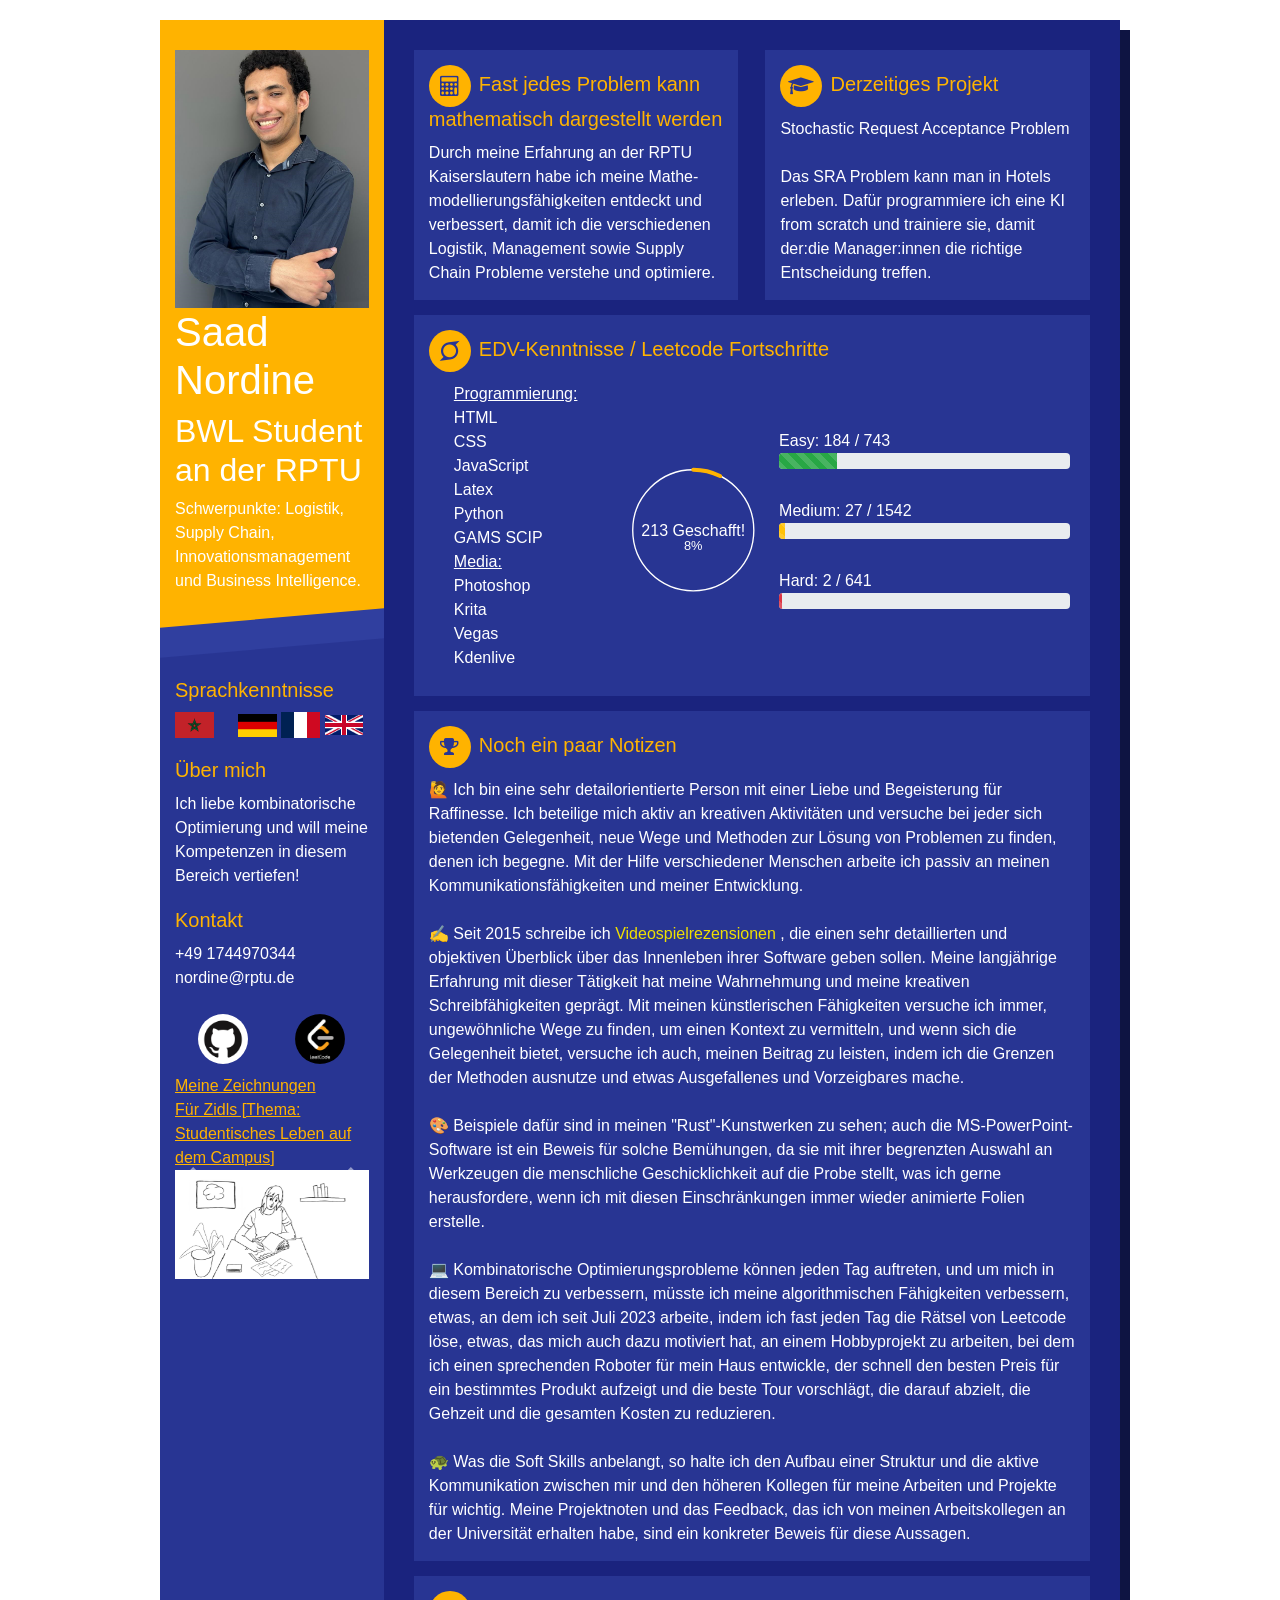
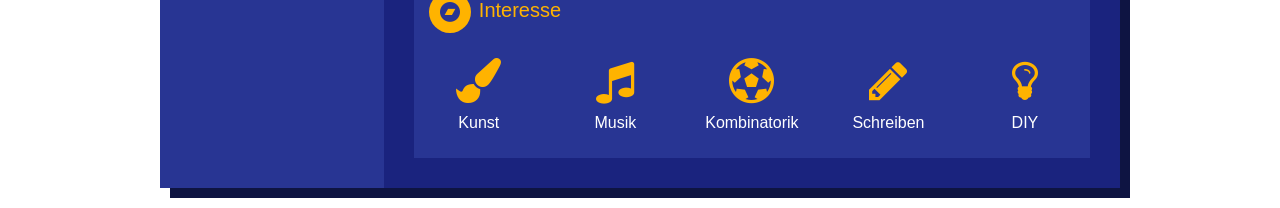
==== index.html @ d91be4db "Add files via upload" ====
<!DOCTYPE html>
<html lang="en">

<head>

    <meta charset="UTF-8">
    <meta name="viewport" content="width=device-width, initial-scale=1.0">
    <title>One pager - Saad Nordine</title>
    <link rel="stylesheet" href="https://cdn.jsdelivr.net/npm/bootstrap@4.0.0/dist/css/bootstrap.min.css"
        integrity="sha384-Gn5384xqQ1aoWXA+058RXPxPg6fy4IWvTNh0E263XmFcJlSAwiGgFAW/dAiS6JXm" crossorigin="anonymous">

    <script src="https://ajax.googleapis.com/ajax/libs/jquery/3.6.4/jquery.min.js"></script>
    <!-- Importing a local CSS file -->
    <link rel="stylesheet" type="text/css" href="styles.css">



    <link rel="stylesheet" href="font-awesome-4.7.0\css\font-awesome.min.css">
    <!-- Importing a local JavaScript file -->

</head>

<body>
    <div class="resume">
        <div class="base">
            <div class="profile">
                <div class="photo">
                    <!--<img src="" /> -->

                </div>
                <div class="instyfo">
                    <img src="ME_LDNRING.png" alt="" style="width: 100%;">
                    <h1 class="name">Saad Nordine</h1>
                    <h2 class="job">BWL Student an der RPTU </h2>
                    Schwerpunkte: Logistik, Supply Chain, Innovationsmanagement und Business Intelligence.
                </div>
            </div>
            <div class="about">
                <h3>Sprachkenntnisse</h3>
                <div style="display: inline; padding-right: 20px"><img
                        src="images\flags\Flag_of_Morocco_(large_stroke).svg.png" width="20%"></div>

                <div style="display: inline"><img src="images\flags\1920px-Flag_of_Germany.svg.png" alt="" width="20%">
                </div>

                <div style="display: inline"> <img src="images\flags\Flag_of_France.svg.png" width="20%" alt="">
                </div>
                <div style="display: inline"><img src="images\flags\Flag_of_the_United_Kingdom_(1-2).svg.png"
                        width="20%" alt=""></div>
            </div>
            <div class="about">
                <h3>Über mich</h3>Ich liebe kombinatorische Optimierung und will meine Kompetenzen in diesem Bereich
                vertiefen!
            </div>
            <div class="contact">
                <h3>Kontakt</h3>
                <div class="call"><a href="tel:+49 1744970344 "><span>+49 1744970344 </span></a>
                </div>

                <div class="email"><a href="mailto:nordine@rptu.de"></i><span>nordine@rptu.de</span></a></div>
                <br>
                <div style="display: flex; justify-content: space-around;">
                    <a href="https://github.com/Applethal"> <img src="GitHub-Mark.png" alt="Github profile" width="50"
                            style="border-radius: 50%"></a>
                    <a href="https://leetcode.com/Applethal/"><img src="leetcode.png" alt="Leetcode" width="50"
                            style="border-radius: 50%;"> </a>
                </div>
            </div>
            <div id="carouselExampleIndicators" class="carousel slide" data-ride="carousel">
                <ol class="carousel-indicators">
                    <li data-target="#carouselExampleIndicators" data-slide-to="0" class="active"></li>
                    <li data-target="#carouselExampleIndicators" data-slide-to="1"></li>
                    <li data-target="#carouselExampleIndicators" data-slide-to="2"></li>
                </ol>
                <div class="carousel-inner">
                    <u style="color: #ffb300;">Meine Zeichnungen <br> Für Zidls [Thema: Studentisches Leben auf dem
                        Campus] </u>

                    <div class="carousel-item active">

                        <img class="d-block w-100" src="images\Zeichnungen\hannah.png" alt="First slide">
                    </div>
                    <div class="carousel-item">
                        <img class="d-block w-100" src="images\Zeichnungen\frau.png" alt="Second slide">
                    </div>
                    <div class="carousel-item">
                        <img class="d-block w-100" src="images\Zeichnungen\netzwerk.png" alt="Third slide">
                    </div>
                    <div class="carousel-item">
                        <img class="d-block w-100" src="images\Zeichnungen\Campus_final.jpg" alt="fourth slide">
                    </div>
                    <div class="carousel-item">
                        <img class="d-block w-100" src="images\Zeichnungen\Bus_M.png" alt="fourth slide">
                    </div>
                    <div class="carousel-item">
                        <img class="d-block w-100" src="images\Zeichnungen\Bus_W.png" alt="fourth slide">
                    </div>
                    <div class="carousel-item">
                        <img class="d-block w-100" src="images\Zeichnungen\Foyer.jpg" alt="fourth slide">
                    </div>
                    <div class="carousel-item">
                        <img class="d-block w-100" src="images\Zeichnungen\Labor_2.png" alt="fourth slide">
                    </div>
                    <div class="carousel-item">
                        <img class="d-block w-100" src="images\Zeichnungen\Li_in_Raum_final.png" alt="fourth slide">
                    </div>
                    <div class="carousel-item">
                        <img class="d-block w-100" src="images\Zeichnungen\Studentin_in_Bett.png" alt="fourth slide">
                    </div>
                    <div class="carousel-item">
                        <img class="d-block w-100" src="images\Zeichnungen\Tim_ernst.jpg" alt="fourth slide">
                    </div>
                    <div class="carousel-item">
                        <img class="d-block w-100" src="images\Zeichnungen\Wald.png" alt="fourth slide">
                    </div>
                    <div class="carousel-item">
                        <img class="d-block w-100" src="images\Zeichnungen\Michelle_und_Laura.png" alt="fourth slide">
                    </div>

                </div>
                <a class="carousel-control-prev" href="#carouselExampleIndicators" role="button" data-slide="prev">
                    <span class="carousel-control-prev-icon" aria-hidden="true"></span>
                    <span class="sr-only">Previous</span>
                </a>
                <a class="carousel-control-next" href="#carouselExampleIndicators" role="button" data-slide="next">
                    <span class="carousel-control-next-icon" aria-hidden="true"></span>
                    <span class="sr-only">Next</span>
                </a>
            </div>

        </div>



        <div class="func">
            <div class="work">
                <h3><i class="fa fa-calculator"></i>Fast jedes Problem kann mathematisch dargestellt werden</h3>
                Durch meine Erfahrung an der RPTU Kaiserslautern habe ich meine Mathe-modellierungsfähigkeiten entdeckt
                und verbessert, damit ich die verschiedenen Logistik, Management sowie Supply Chain Probleme verstehe
                und
                optimiere.
            </div>
            <div class="edu">
                <h3><i class="fa fa-graduation-cap"></i>Derzeitiges Projekt</h3>
                Stochastic Request Acceptance Problem
                <br>
                <br>Das SRA Problem kann man in Hotels erleben. Dafür programmiere ich eine KI from scratch und
                trainiere sie, damit der:die Manager:innen die richtige Entscheidung treffen.

            </div>

            <div class="leetify">
                <h3><i class="fa fa-superpowers"></i>EDV-Kenntnisse / Leetcode Fortschritte</h3>
                <div class="container">
                    <div class="list-items">
                        <ul>
                            <li><span><u>Programmierung:</u></span>
                            </li>
                            <li><span>HTML</span>
                            </li>
                            <li><span>CSS</span>
                            </li>
                            <li>JavaScript </li>
                            <li><span>Latex</span>
                            </li>
                            <li><span>Python</span>
                            </li>
                            <li><span>GAMS SCIP</span>
                            </li>
                            <li><span><u>Media:</u></span>
                            </li>
                            <li><span>Photoshop</span>
                            </li>
                            <li><span>Krita</span>
                            </li>
                            <li><span>Vegas</span>
                            </li>
                            <li><span>Kdenlive</span>
                            </li>
                        </ul>
                    </div>
                    <div class="skills-soft">
                        <div style="width: 100%">
                            <ul>
                                <li data-percent="7.3">
                                    <svg viewbox="0 0 100 100">
                                        <circle cx="50" cy="50" r="45"></circle>
                                        <circle class="cbar" cx="50" cy="50" r="45"></circle>
                                    </svg><span>213 Geschafft!</span><small></small>
                                </li>
                            </ul>
                        </div>
                    </div>
                    <div style="width: 100%;">
                        <div class="art"><i class="fas fa-palette"></i><span>Easy: 184 / 743</span></div>
                        <div class="progress" style="margin-bottom: 30px;">
                            <div class="progress-bar progress-bar-animated progress-bar-striped bg-success
                            " role="progressbar" style="width: 20%" aria-valuenow="10" aria-valuemin="0"
                                aria-valuemax="100"></div>
                        </div>
                        <div class="art"><i class="fas fa-palette"></i><span>Medium: 27 / 1542</span></div>
                        <div class="progress" style="margin-bottom: 30px;">
                            <div class="progress-bar progress-bar-animated progress-bar-striped bg-warning"
                                role="progressbar" style="width: 2%" aria-valuenow="10" aria-valuemin="0"
                                aria-valuemax="100"></div>
                        </div>
                        <div class="art "><i class="fas fa-palette"></i><span>Hard: 2 / 641</span></div>
                        <div class="progress " style="margin-bottom: 30px;">
                            <div class="progress-bar progress-bar-animated progress-bar-striped bg-danger"
                                role="progressbar" style="width: 1%" aria-valuenow="10" aria-valuemin="0"
                                aria-valuemax="100"></div>
                        </div>
                    </div>
                </div>
            </div>
            <div class="interests">
                <h3><i class="fa fa-trophy"></i>Noch ein paar Notizen </h3>
                &#128587 Ich bin eine sehr detailorientierte Person mit einer Liebe und Begeisterung für Raffinesse. Ich
                beteilige mich aktiv an kreativen Aktivitäten und versuche bei jeder sich bietenden Gelegenheit, neue
                Wege und Methoden zur Lösung von Problemen zu finden, denen ich begegne. Mit der Hilfe verschiedener
                Menschen arbeite ich passiv an meinen Kommunikationsfähigkeiten und meiner Entwicklung.
                <br> <br>
                ✍ Seit 2015 schreibe ich <a href="https://steamcommunity.com/id/Applethal/recommended/"
                    style="color: rgb(240, 224, 0);">Videospielrezensionen</a>
                , die einen sehr detaillierten und objektiven Überblick
                über das Innenleben ihrer Software geben sollen. Meine langjährige Erfahrung mit dieser Tätigkeit hat
                meine Wahrnehmung und meine kreativen Schreibfähigkeiten geprägt. Mit meinen künstlerischen Fähigkeiten
                versuche ich immer, ungewöhnliche Wege zu finden, um einen Kontext zu vermitteln, und wenn sich die
                Gelegenheit bietet, versuche ich auch, meinen Beitrag zu leisten, indem ich die Grenzen der Methoden
                ausnutze und etwas Ausgefallenes und Vorzeigbares mache.
                <br> <br>
                🎨 Beispiele dafür sind in meinen "Rust"-Kunstwerken zu sehen; auch die MS-PowerPoint-Software ist ein
                Beweis für solche Bemühungen, da sie mit ihrer begrenzten Auswahl an Werkzeugen die menschliche
                Geschicklichkeit auf die Probe stellt, was ich gerne herausfordere, wenn ich mit diesen Einschränkungen
                immer wieder animierte Folien erstelle.
                <br><br>
                💻 Kombinatorische Optimierungsprobleme können jeden Tag auftreten, und um mich in diesem Bereich zu
                verbessern, müsste ich meine algorithmischen Fähigkeiten verbessern, etwas, an dem ich seit Juli 2023
                arbeite, indem ich fast jeden Tag die Rätsel von Leetcode löse, etwas, das mich auch dazu motiviert hat,
                an einem Hobbyprojekt zu arbeiten, bei dem ich einen sprechenden Roboter für mein Haus entwickle, der
                schnell den besten Preis für ein bestimmtes Produkt aufzeigt und die beste Tour vorschlägt, die darauf
                abzielt, die Gehzeit und die gesamten Kosten zu reduzieren.
                <br>
                <br>
                &#128034 Was die Soft Skills anbelangt, so halte ich den Aufbau einer Struktur und die aktive
                Kommunikation zwischen mir und den höheren Kollegen für meine Arbeiten und Projekte für wichtig. Meine
                Projektnoten und das Feedback, das ich von meinen Arbeitskollegen an der Universität erhalten habe, sind
                ein konkreter Beweis für diese Aussagen.
            </div>
            <div class="interests">
                <h3><i class="fa fa-bandcamp"></i>Interesse</h3>
                <div class="interests-items">
                    <div class="art"><i class="fa fa-paint-brush"></i><span>Kunst</span></div>
                    <div class="art"><i class="fa fa-music"></i><span>Musik</span></div>
                    <div class="movies"><i class="fa fa-futbol-o"></i><span>
                            Kombinatorik</span></div>
                    <div class="music"><i class="fa fa-pencil"></i><span> Schreiben</span></div>
                    <div class="games"><i class="fa fa-lightbulb-o"></i><span>DIY</span></div>
                </div>
            </div>
        </div>
    </div>
    <script src=" script.js"></script>

    <script src="https://code.jquery.com/jquery-3.2.1.slim.min.js"
        integrity="sha384-KJ3o2DKtIkvYIK3UENzmM7KCkRr/rE9/Qpg6aAZGJwFDMVNA/GpGFF93hXpG5KkN"
        crossorigin="anonymous"></script>
    <script src="https://cdn.jsdelivr.net/npm/popper.js@1.12.9/dist/umd/popper.min.js"
        integrity="sha384-ApNbgh9B+Y1QKtv3Rn7W3mgPxhU9K/ScQsAP7hUibX39j7fakFPskvXusvfa0b4Q"
        crossorigin="anonymous"></script>
    <script src="https://cdn.jsdelivr.net/npm/bootstrap@4.0.0/dist/js/bootstrap.min.js"
        integrity="sha384-JZR6Spejh4U02d8jOt6vLEHfe/JQGiRRSQQxSfFWpi1MquVdAyjUar5+76PVCmYl"
        crossorigin="anonymous"></script>

</body>

</html>
---- styles.css ----
@charset "UTF-8";
@import url("https://fonts.googleapis.com/css?family=PT-sans");

* {
  outline: none;
}

*,
*:before,
*:after {
  -webkit-box-sizing: inherit;
  -moz-box-sizing: inherit;
  box-sizing: inherit;
}

html,
body {
  -webkit-box-sizing: border-box;
  -moz-box-sizing: border-box;
  box-sizing: border-box;
  margin: 0;
  padding: 0;
  -webkit-transition: 0.5s;
  transition: 0.5s;
  background: #ffffff;
  cursor: default;
  font-family: "PT Sans", sans-serif;
  font-size: 16px;
}

a {
  text-decoration: none;
  color: #ffffff;
  transition-duration: 0.3s;
}

ul {
  list-style-type: none;
  padding: 0;
}

h3 {
  color: #ffb300;
  margin: 10px 0;
  font-size: 1.25em;
}

.resume {
  width: 960px;
  background: #1a237e;
  color: #ffffff;
  margin: 20px auto;
  box-shadow: 10px 10px #0e1442;
  position: relative;
  display: flex;
}

.resume .base,
.resume .func {
  box-sizing: border-box;
  float: left;
}

.resume .base>div,
.resume .func>div {
  padding-bottom: 10px;
}

.resume .base>div:last-of-type,
.resume .func>div:last-of-type {
  padding-bottom: 0;
}

.resume .base {
  width: 30%;
  padding: 30px 15px;
  background: #283593;
  color: #ffffff;
}

.resume .base .profile {
  background: #ffb300;
  padding: 30px 15px 40px 15px;
  margin: -30px -15px 45px -15px;
  position: relative;
  z-index: 2;
}

.resume .base .profile::after {
  content: "";
  position: absolute;
  background: #303f9f;
  width: 100%;
  height: 30px;
  bottom: -15px;
  left: 0;
  transform: skewY(-5deg);
  z-index: -1;
}

.resume .base .profile .photo img {
  width: 100%;
  border-radius: 50%;
}

.resume .base .profile .photo {
  display: flex;
  justify-content: center;
  align-items: center;
}

.resume .base .profile .fa-rocket {
  font-size: 100px;
  text-align: center;
  margin: auto;
  color: #283593;
}

.resume .base .profile .info {
  text-align: center;
  color: #ffffff;
}

.resume .base .profile .info .name {
  margin-top: 10px;
  margin-bottom: 0;
  font-size: 1.75em;
  text-transform: lowercase;
  color: #1a237e;
}

.resume .base .profile .info .job {
  margin-top: 10px;
  margin-bottom: 0;
  font-size: 1.5em;
  text-transform: lowercase;
  color: #283593;
}

.resume .base .contact div {
  line-height: 24px;
}

.resume .base .contact div a:hover {
  color: #fdd835;
}

.resume .base .contact div a:hover span::after {
  width: 100%;
}

.resume .base .contact div:hover i {
  color: #fdd835;
}

.resume .base .contact div i {
  color: #ffb300;
  width: 20px;
  height: 20px;
  font-size: 20px;
  text-align: center;
  margin-right: 15px;
  transition-duration: 0.3s;
}

.resume .base .contact div span {
  position: relative;
}

.resume .base .contact div span::after {
  content: "";
  position: absolute;
  background: #fdd835;
  height: 1px;
  width: 0;
  bottom: 0;
  left: 0;
  transition-duration: 0.3s;
}

.resume .base .follow .box {
  text-align: center;
  vertical-align: middle;
}

.resume .base .follow .box a {
  display: inline-block;
  vertical-align: text-bottom;
}

.resume .base .follow .box a:hover i {
  background: #fdd835;
  border-radius: 5px;
  transform: rotate(45deg) scale(0.8);
}

.resume .base .follow .box a:hover i::before {
  transform: rotate(-45deg) scale(1.5);
}

.resume .base .follow .box i {
  display: inline-block;
  font-size: 30px;
  background: #ffb300;
  width: 60px;
  height: 60px;
  border-radius: 50%;
  line-height: 60px;
  color: #283593;
  margin: 0 10px 10px 10px;
  transition-duration: 0.3s;
}

.resume .base .follow .box i::before {
  transition-duration: 0.3s;
}

.resume .base .follow .box i.fa::before {
  display: block;
}

.resume .func {
  width: 100%;
  padding: 30px;
}

.resume .func:hover>div {
  transition-duration: 0.5s;
}

.resume .func:hover>div:hover h3 i {
  transform: scale(1.25);
}

.resume .func:hover>div:not(:hover) {
  opacity: 0.5;
}

.resume .func h3 {
  transition-duration: 0.3s;
  margin-top: 0;
}

.resume .func h3 i {
  color: #283593;
  background: #ffb300;
  width: 42px;
  height: 42px;
  font-size: 20px;
  line-height: 42px;
  border-radius: 50%;
  text-align: center;
  vertical-align: middle;
  margin-right: 8px;
  transition-duration: 0.3s;
}

.resume .func .work,
.resume .func .edu {
  float: left;
}

.resume .func .work small,
.resume .func .edu small {
  display: block;
  opacity: 0.7;
}

.resume .func .work ul li,
.resume .func .edu ul li {
  position: relative;
  margin-left: 15px;
  padding-left: 25px;
  padding-bottom: 15px;
}

.resume .func .work ul li:hover::before,
.resume .func .edu ul li:hover::before {
  animation: circle 1.2s infinite;
}

.resume .func .work ul li:hover span,
.resume .func .edu ul li:hover span {
  color: #fdd835;
}

@keyframes circle {
  from {
    box-shadow: 0 0 0 0px #fdd835;
  }

  to {
    box-shadow: 0 0 0 6px rgba(255, 255, 255, 0);
  }
}

.resume .func .work ul li:first-of-type::before,
.resume .func .edu ul li:first-of-type::before {
  width: 10px;
  height: 10px;
  left: 1px;
}

.resume .func .work ul li:last-of-type,
.resume .func .edu ul li:last-of-type {
  padding-bottom: 3px;
}

.resume .func .work ul li:last-of-type::after,
.resume .func .edu ul li:last-of-type::after {
  border-radius: 1.5px;
}

.resume .func .work ul li::before,
.resume .func .work ul li::after,
.resume .func .edu ul li::before,
.resume .func .edu ul li::after {
  content: "";
  display: block;
  position: absolute;
}

.resume .func .work ul li::before,
.resume .func .edu ul li::before {
  width: 7px;
  height: 7px;
  border: 3px solid #ffffff;
  background: #ffb300;
  border-radius: 50%;
  left: 3px;
  z-index: 1;
}

.resume .func .work ul li::after,
.resume .func .edu ul li::after {
  width: 3px;
  height: 100%;
  background: #ffffff;
  left: 5px;
  top: 0;
}

.resume .func .work ul li span,
.resume .func .edu ul li span {
  transition-duration: 0.3s;
}

.resume .func .work {
  width: 48%;
  background: #283593;
  padding: 15px;
  margin: 0 4% 15px 0;
}

.resume .func .edu {
  width: 48%;
  background: #283593;
  padding: 15px;
}

.resume .func .skills-prog {
  clear: both;
  background: #283593;
  padding: 15px;
}

.resume .func .skills-prog ul {
  margin-left: 15px;
}

.resume .func .skills-prog ul li {
  margin-bottom: 8px;
  display: flex;
  align-items: center;
  transition-duration: 0.3s;
}

.resume .func .skills-prog ul li:hover {
  color: #fdd835;
}

.resume .func .skills-prog ul li:hover .skills-bar .bar {
  background: #fdd835;
  box-shadow: 0 0 0 1px #fdd835;
}

.resume .func .skills-prog ul li span {
  display: block;
  width: 120px;
}

.resume .func .skills-prog ul li .skills-bar {
  background: #ffffff;
  height: 2px;
  width: calc(100% - 120px);
  position: relative;
  border-radius: 2px;
}

.resume .func .skills-prog ul li .skills-bar .bar {
  position: absolute;
  top: -1px;
  height: 4px;
  background: #ffb300;
  box-shadow: 0 0 0 #ffb300;
  border-radius: 5px;
}

.resume .func .skills-soft {
  clear: both;
  background: #283593;
  padding: 15px;
  margin: 15px 0 0;
}

.resume .func .skills-soft ul {
  display: flex;
  justify-content: space-between;
  text-align: center;
}

.resume .func .skills-soft ul li {
  position: relative;
}

.resume .func .skills-soft ul li:hover svg .cbar {
  stroke: #fdd835;
  stroke-width: 4px;
}

.resume .func .skills-soft ul li:hover span,
.resume .func .skills-soft ul li:hover small {
  transform: scale(1.2);
}

.resume .func .skills-soft ul li svg {
  width: 95%;
  fill: transparent;
  transform: rotate(-90deg);
}

.resume .func .skills-soft ul li svg circle {
  stroke-width: 1px;
  stroke: #ffffff;
}

.resume .func .skills-soft ul li svg .cbar {
  stroke-width: 3px;
  stroke: #ffb300;
  stroke-linecap: round;
}

.resume .func .skills-soft ul li span,
.resume .func .skills-soft ul li small {
  position: absolute;
  display: block;
  width: 100%;
  top: 52%;
  transition-duration: 0.3s;
}

.resume .func .skills-soft ul li span {
  top: 40%;
}

.resume .func .interests {
  background: #283593;
  margin: 15px 0 0;
  padding: 15px;
}

.resume .func .interests-items {
  box-sizing: border-box;
  padding: 0 0 15px;
  width: 100%;
  text-align: center;
  display: flex;
  justify-content: space-between;
}

.resume .func .interests-items div {
  display: flex;
  flex-direction: column;
  justify-content: center;
  align-items: center;
  width: 100px;
  height: 100px;
  border-radius: 50%;
}

.resume .func .interests-items div:hover i {
  transform: scale(1.2);
}

.resume .func .interests-items div:hover span {
  color: #fdd835;
  transition-duration: 0.3s;
}

.resume .func .interests-items div i {
  font-size: 45px;
  width: 60px;
  height: 60px;
  line-height: 60px;
  color: #ffb300;
  transition-duration: 0.3s;
}

.resume .func .interests-items div span {
  display: block;
}

.container {
  display: flex;
  align-items: center;
  margin-left: 10px;
  justify-content: space-between;
}

.leetify {
  background: #283593;
  padding: 15px;
  margin: 15px 0 0;
  clear: both;
  flex-grow: 8;
}

.list-items {
  padding-right: 30px;
  list-style: none;
  display: block;

}
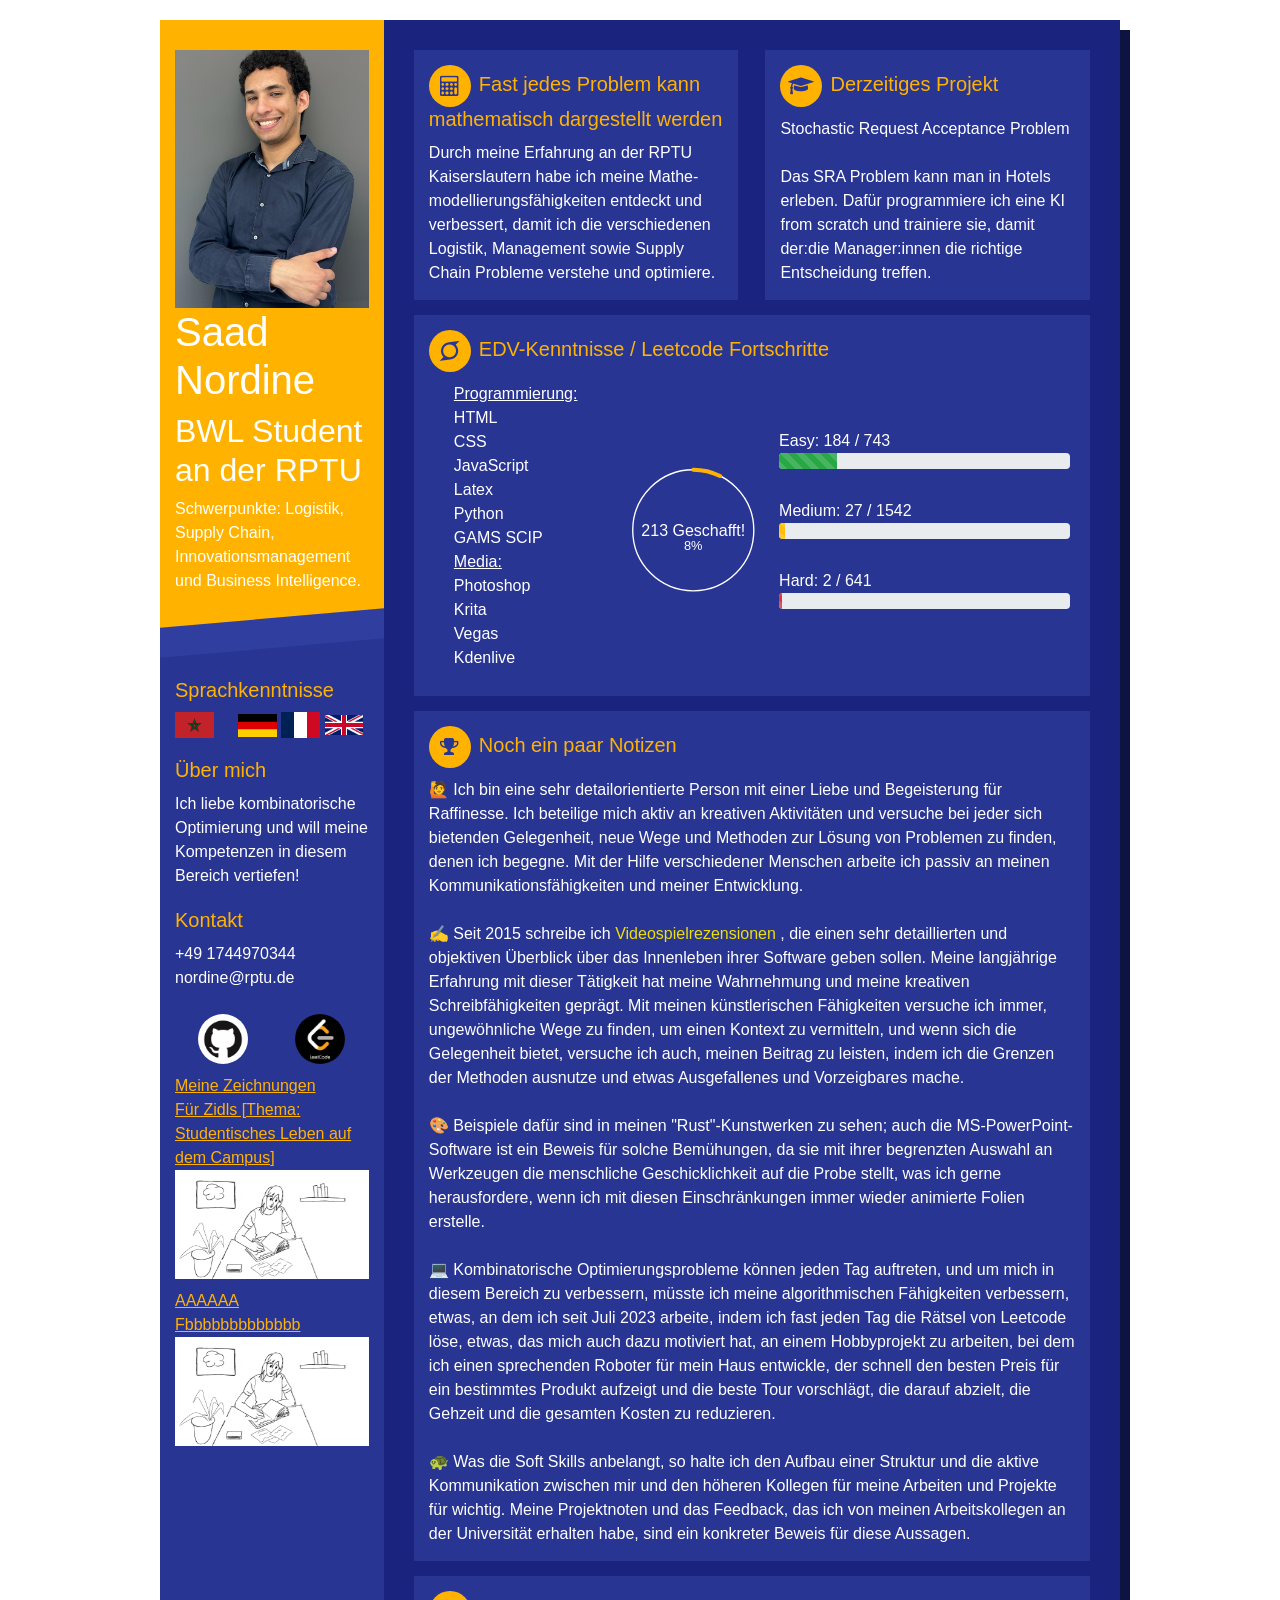
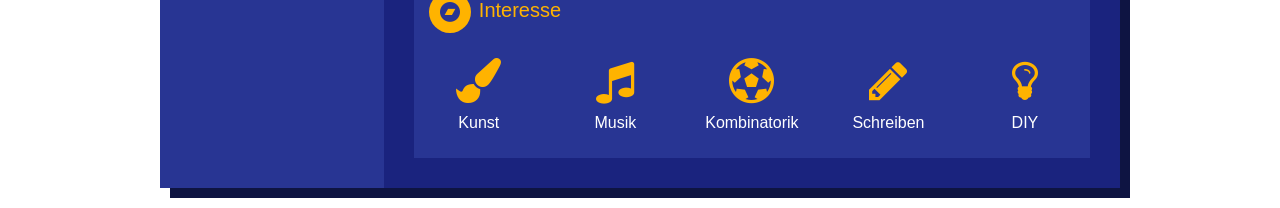
==== commit 9f0bcb14: "Update index.html" ====
--- a/index.html
+++ b/index.html
@@ -127,7 +127,66 @@
                     <span class="sr-only">Next</span>
                 </a>
             </div>
-
+            <div id="carouselB" class="carousel slide" data-ride="carousel">
+                <ol class="carousel-indicators">
+                    <li data-target="#carouselExampleIndicators" data-slide-to="0" class="active"></li>
+                    <li data-target="#carouselExampleIndicators" data-slide-to="1"></li>
+                    <li data-target="#carouselExampleIndicators" data-slide-to="2"></li>
+                </ol>
+                <div class="carousel-inner">
+                    <u style="color: #ffb300;">AAAAAA <br> Fbbbbbbbbbbbbb </u>
+
+                    <div class="carousel-item active">
+
+                        <img class="d-block w-100" src="images\Zeichnungen\hannah.png" alt="First slide">
+                    </div>
+                    <div class="carousel-item">
+                        <img class="d-block w-100" src="images\Zeichnungen\frau.png" alt="Second slide">
+                    </div>
+                    <div class="carousel-item">
+                        <img class="d-block w-100" src="images\Zeichnungen\netzwerk.png" alt="Third slide">
+                    </div>
+                    <div class="carousel-item">
+                        <img class="d-block w-100" src="images\Zeichnungen\Campus_final.jpg" alt="fourth slide">
+                    </div>
+                    <div class="carousel-item">
+                        <img class="d-block w-100" src="images\Zeichnungen\Bus_M.png" alt="fourth slide">
+                    </div>
+                    <div class="carousel-item">
+                        <img class="d-block w-100" src="images\Zeichnungen\Bus_W.png" alt="fourth slide">
+                    </div>
+                    <div class="carousel-item">
+                        <img class="d-block w-100" src="images\Zeichnungen\Foyer.jpg" alt="fourth slide">
+                    </div>
+                    <div class="carousel-item">
+                        <img class="d-block w-100" src="images\Zeichnungen\Labor_2.png" alt="fourth slide">
+                    </div>
+                    <div class="carousel-item">
+                        <img class="d-block w-100" src="images\Zeichnungen\Li_in_Raum_final.png" alt="fourth slide">
+                    </div>
+                    <div class="carousel-item">
+                        <img class="d-block w-100" src="images\Zeichnungen\Studentin_in_Bett.png" alt="fourth slide">
+                    </div>
+                    <div class="carousel-item">
+                        <img class="d-block w-100" src="images\Zeichnungen\Tim_ernst.jpg" alt="fourth slide">
+                    </div>
+                    <div class="carousel-item">
+                        <img class="d-block w-100" src="images\Zeichnungen\Wald.png" alt="fourth slide">
+                    </div>
+                    <div class="carousel-item">
+                        <img class="d-block w-100" src="images\Zeichnungen\Michelle_und_Laura.png" alt="fourth slide">
+                    </div>
+
+                </div>
+                <a class="carousel-control-prev" href="#carouselB" role="button" data-slide="prev">
+                    <span class="carousel-control-prev-icon" aria-hidden="true"></span>
+                    <span class="sr-only">Previous</span>
+                </a>
+                <a class="carousel-control-next" href="#carouselB" role="button" data-slide="next">
+                    <span class="carousel-control-next-icon" aria-hidden="true"></span>
+                    <span class="sr-only">Next</span>
+                </a>
+            </div>
         </div>
 
 
@@ -274,4 +333,4 @@
 
 </body>
 
-</html>+</html>
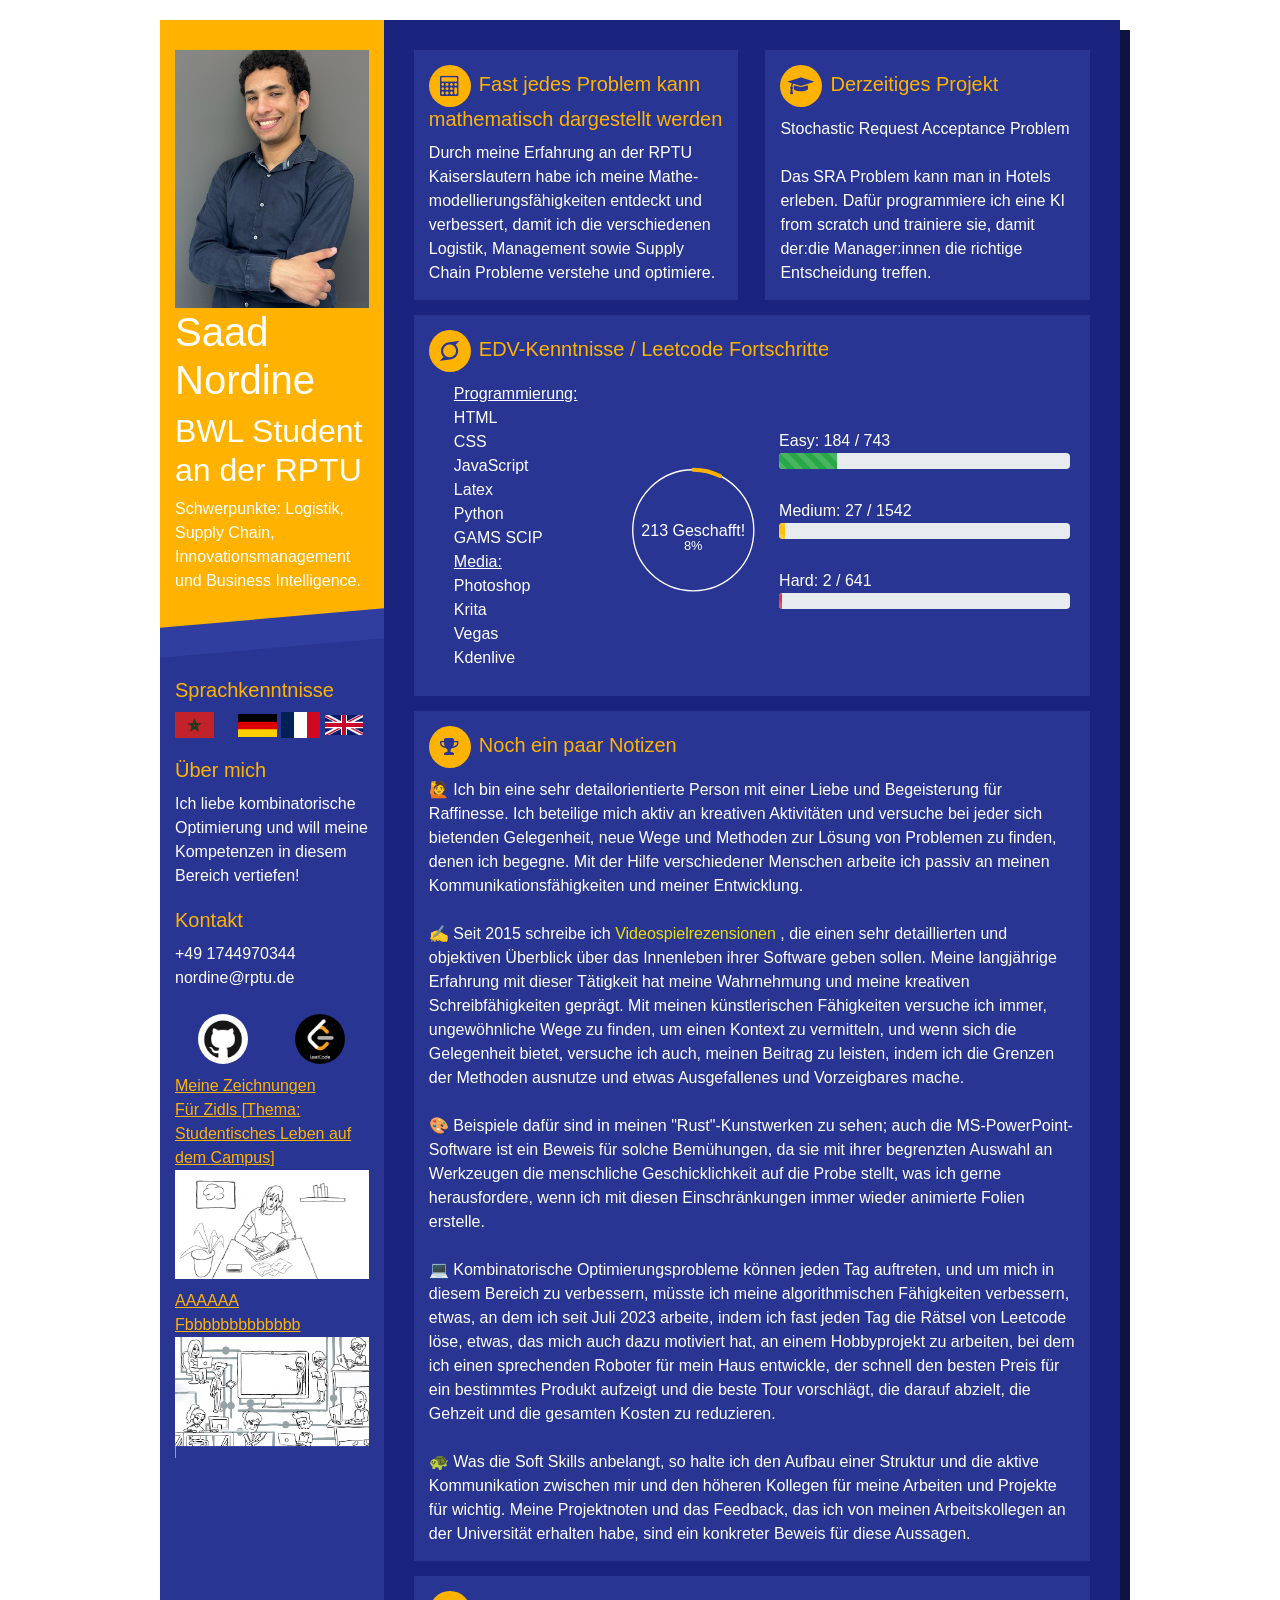
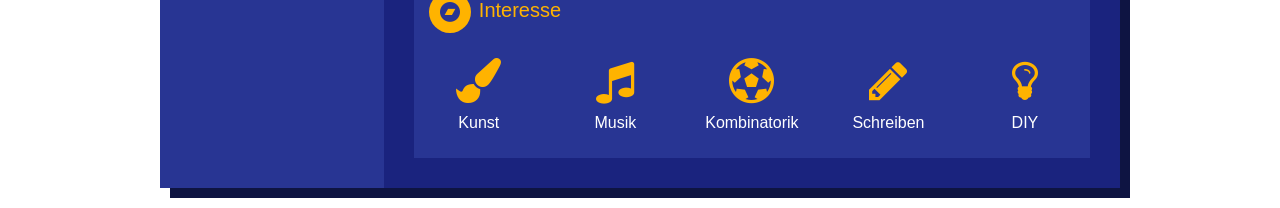
==== commit eccd35e6: "Update index.html" ====
--- a/index.html
+++ b/index.html
@@ -66,6 +66,8 @@
                             style="border-radius: 50%;"> </a>
                 </div>
             </div>
+            <u style="color: #ffb300;">Meine Zeichnungen <br> Für Zidls [Thema: Studentisches Leben auf dem
+                Campus] </u>
             <div id="carouselExampleIndicators" class="carousel slide" data-ride="carousel">
                 <ol class="carousel-indicators">
                     <li data-target="#carouselExampleIndicators" data-slide-to="0" class="active"></li>
@@ -73,9 +75,6 @@
                     <li data-target="#carouselExampleIndicators" data-slide-to="2"></li>
                 </ol>
                 <div class="carousel-inner">
-                    <u style="color: #ffb300;">Meine Zeichnungen <br> Für Zidls [Thema: Studentisches Leben auf dem
-                        Campus] </u>
-
                     <div class="carousel-item active">
 
                         <img class="d-block w-100" src="images\Zeichnungen\hannah.png" alt="First slide">
@@ -127,14 +126,16 @@
                     <span class="sr-only">Next</span>
                 </a>
             </div>
-            <div id="carouselB" class="carousel slide" data-ride="carousel">
+                                <u style="color: #ffb300;">AAAAAA <br> Fbbbbbbbbbbbbb </u>
+
+            <div id="carouselB" class="carousel slide" data-ride="carousel"
+             data-interval="500">
                 <ol class="carousel-indicators">
                     <li data-target="#carouselExampleIndicators" data-slide-to="0" class="active"></li>
                     <li data-target="#carouselExampleIndicators" data-slide-to="1"></li>
                     <li data-target="#carouselExampleIndicators" data-slide-to="2"></li>
                 </ol>
                 <div class="carousel-inner">
-                    <u style="color: #ffb300;">AAAAAA <br> Fbbbbbbbbbbbbb </u>
 
                     <div class="carousel-item active">
 
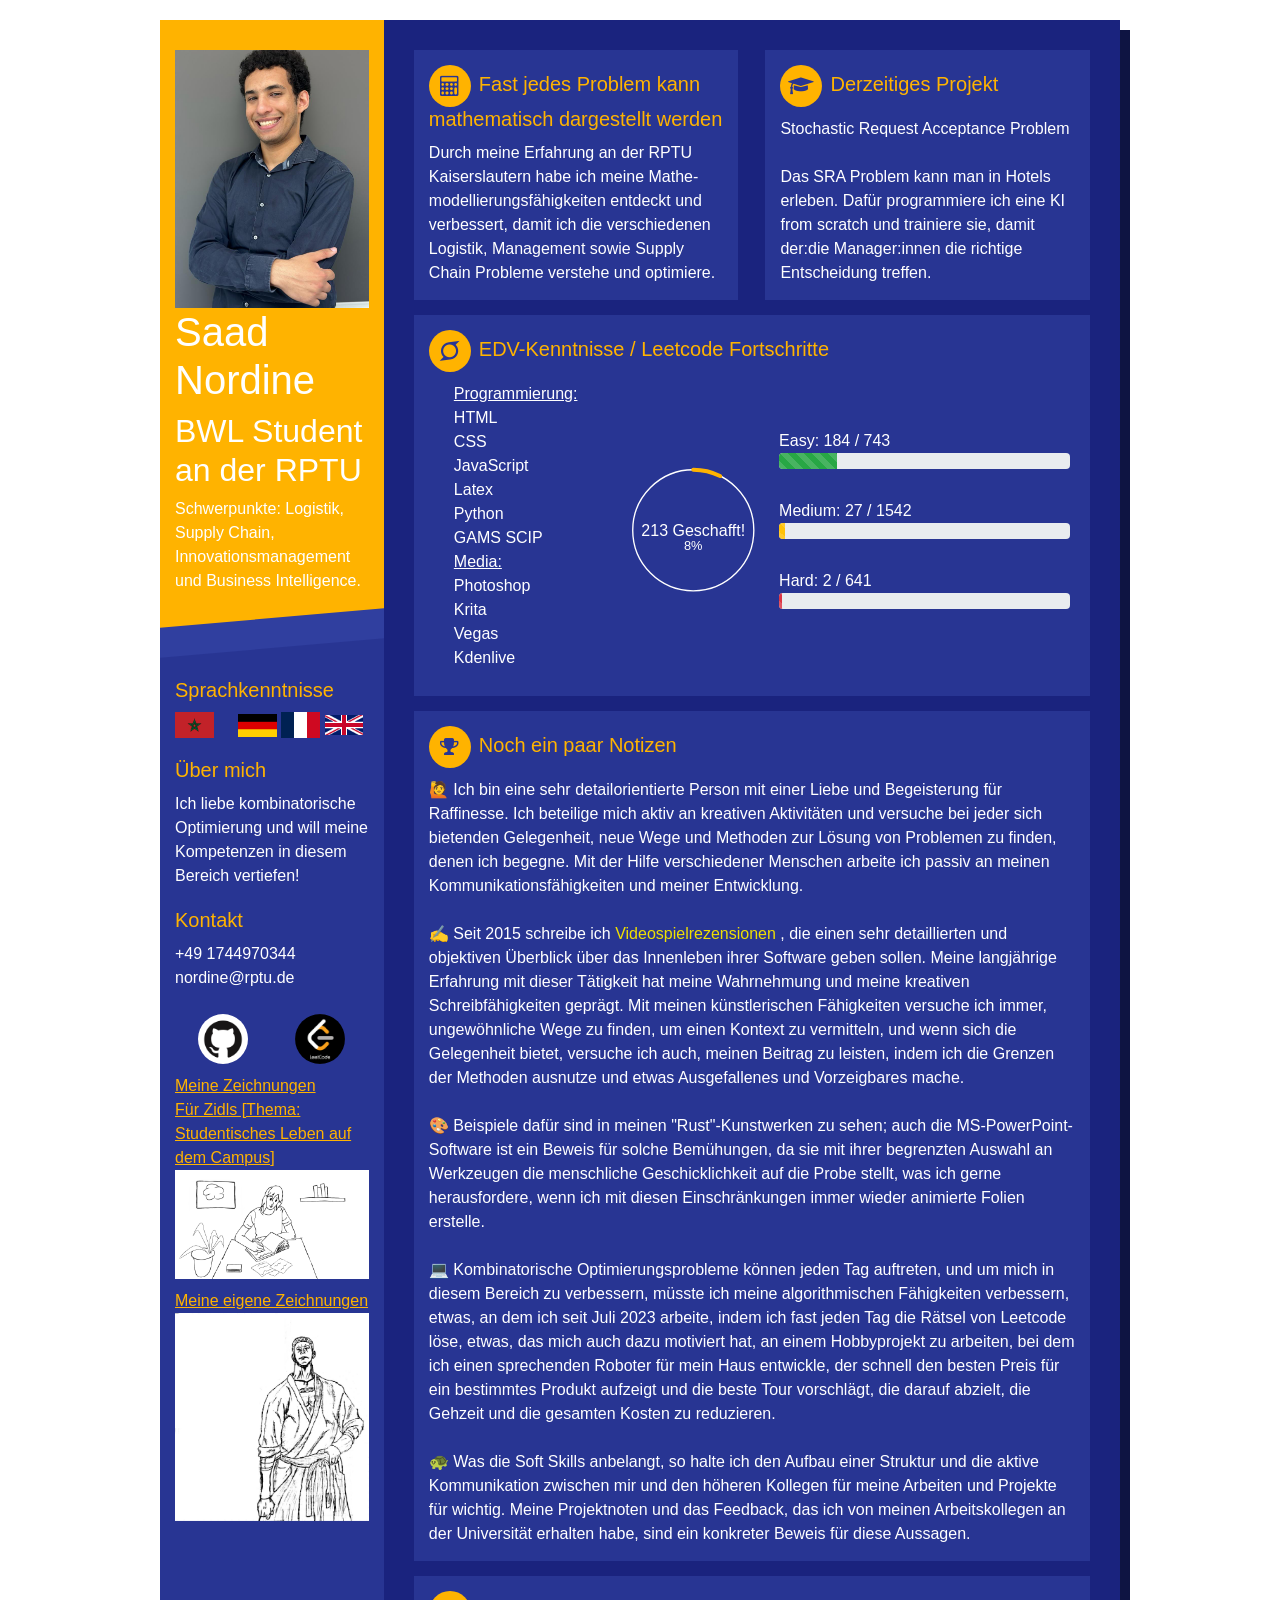
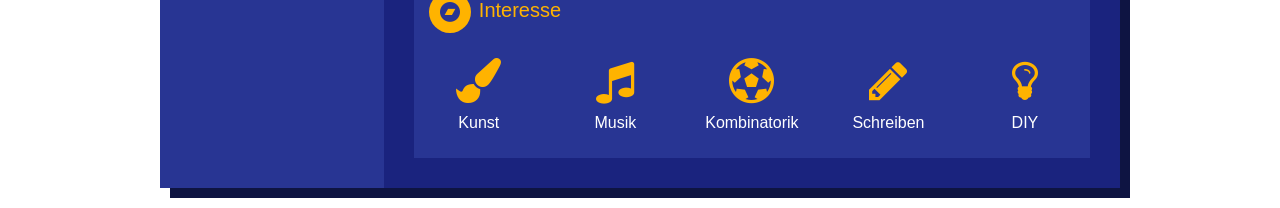
==== commit 38c7472f: "Add files via upload" ====
--- a/index.html
+++ b/index.html
@@ -1,337 +1,338 @@
-<!DOCTYPE html>
-<html lang="en">
-
-<head>
-
-    <meta charset="UTF-8">
-    <meta name="viewport" content="width=device-width, initial-scale=1.0">
-    <title>One pager - Saad Nordine</title>
-    <link rel="stylesheet" href="https://cdn.jsdelivr.net/npm/bootstrap@4.0.0/dist/css/bootstrap.min.css"
-        integrity="sha384-Gn5384xqQ1aoWXA+058RXPxPg6fy4IWvTNh0E263XmFcJlSAwiGgFAW/dAiS6JXm" crossorigin="anonymous">
-
-    <script src="https://ajax.googleapis.com/ajax/libs/jquery/3.6.4/jquery.min.js"></script>
-    <!-- Importing a local CSS file -->
-    <link rel="stylesheet" type="text/css" href="styles.css">
-
-
-
-    <link rel="stylesheet" href="font-awesome-4.7.0\css\font-awesome.min.css">
-    <!-- Importing a local JavaScript file -->
-
-</head>
-
-<body>
-    <div class="resume">
-        <div class="base">
-            <div class="profile">
-                <div class="photo">
-                    <!--<img src="" /> -->
-
-                </div>
-                <div class="instyfo">
-                    <img src="ME_LDNRING.png" alt="" style="width: 100%;">
-                    <h1 class="name">Saad Nordine</h1>
-                    <h2 class="job">BWL Student an der RPTU </h2>
-                    Schwerpunkte: Logistik, Supply Chain, Innovationsmanagement und Business Intelligence.
-                </div>
-            </div>
-            <div class="about">
-                <h3>Sprachkenntnisse</h3>
-                <div style="display: inline; padding-right: 20px"><img
-                        src="images\flags\Flag_of_Morocco_(large_stroke).svg.png" width="20%"></div>
-
-                <div style="display: inline"><img src="images\flags\1920px-Flag_of_Germany.svg.png" alt="" width="20%">
-                </div>
-
-                <div style="display: inline"> <img src="images\flags\Flag_of_France.svg.png" width="20%" alt="">
-                </div>
-                <div style="display: inline"><img src="images\flags\Flag_of_the_United_Kingdom_(1-2).svg.png"
-                        width="20%" alt=""></div>
-            </div>
-            <div class="about">
-                <h3>Über mich</h3>Ich liebe kombinatorische Optimierung und will meine Kompetenzen in diesem Bereich
-                vertiefen!
-            </div>
-            <div class="contact">
-                <h3>Kontakt</h3>
-                <div class="call"><a href="tel:+49 1744970344 "><span>+49 1744970344 </span></a>
-                </div>
-
-                <div class="email"><a href="mailto:nordine@rptu.de"></i><span>nordine@rptu.de</span></a></div>
-                <br>
-                <div style="display: flex; justify-content: space-around;">
-                    <a href="https://github.com/Applethal"> <img src="GitHub-Mark.png" alt="Github profile" width="50"
-                            style="border-radius: 50%"></a>
-                    <a href="https://leetcode.com/Applethal/"><img src="leetcode.png" alt="Leetcode" width="50"
-                            style="border-radius: 50%;"> </a>
-                </div>
-            </div>
-            <u style="color: #ffb300;">Meine Zeichnungen <br> Für Zidls [Thema: Studentisches Leben auf dem
-                Campus] </u>
-            <div id="carouselExampleIndicators" class="carousel slide" data-ride="carousel">
-                <ol class="carousel-indicators">
-                    <li data-target="#carouselExampleIndicators" data-slide-to="0" class="active"></li>
-                    <li data-target="#carouselExampleIndicators" data-slide-to="1"></li>
-                    <li data-target="#carouselExampleIndicators" data-slide-to="2"></li>
-                </ol>
-                <div class="carousel-inner">
-                    <div class="carousel-item active">
-
-                        <img class="d-block w-100" src="images\Zeichnungen\hannah.png" alt="First slide">
-                    </div>
-                    <div class="carousel-item">
-                        <img class="d-block w-100" src="images\Zeichnungen\frau.png" alt="Second slide">
-                    </div>
-                    <div class="carousel-item">
-                        <img class="d-block w-100" src="images\Zeichnungen\netzwerk.png" alt="Third slide">
-                    </div>
-                    <div class="carousel-item">
-                        <img class="d-block w-100" src="images\Zeichnungen\Campus_final.jpg" alt="fourth slide">
-                    </div>
-                    <div class="carousel-item">
-                        <img class="d-block w-100" src="images\Zeichnungen\Bus_M.png" alt="fourth slide">
-                    </div>
-                    <div class="carousel-item">
-                        <img class="d-block w-100" src="images\Zeichnungen\Bus_W.png" alt="fourth slide">
-                    </div>
-                    <div class="carousel-item">
-                        <img class="d-block w-100" src="images\Zeichnungen\Foyer.jpg" alt="fourth slide">
-                    </div>
-                    <div class="carousel-item">
-                        <img class="d-block w-100" src="images\Zeichnungen\Labor_2.png" alt="fourth slide">
-                    </div>
-                    <div class="carousel-item">
-                        <img class="d-block w-100" src="images\Zeichnungen\Li_in_Raum_final.png" alt="fourth slide">
-                    </div>
-                    <div class="carousel-item">
-                        <img class="d-block w-100" src="images\Zeichnungen\Studentin_in_Bett.png" alt="fourth slide">
-                    </div>
-                    <div class="carousel-item">
-                        <img class="d-block w-100" src="images\Zeichnungen\Tim_ernst.jpg" alt="fourth slide">
-                    </div>
-                    <div class="carousel-item">
-                        <img class="d-block w-100" src="images\Zeichnungen\Wald.png" alt="fourth slide">
-                    </div>
-                    <div class="carousel-item">
-                        <img class="d-block w-100" src="images\Zeichnungen\Michelle_und_Laura.png" alt="fourth slide">
-                    </div>
-
-                </div>
-                <a class="carousel-control-prev" href="#carouselExampleIndicators" role="button" data-slide="prev">
-                    <span class="carousel-control-prev-icon" aria-hidden="true"></span>
-                    <span class="sr-only">Previous</span>
-                </a>
-                <a class="carousel-control-next" href="#carouselExampleIndicators" role="button" data-slide="next">
-                    <span class="carousel-control-next-icon" aria-hidden="true"></span>
-                    <span class="sr-only">Next</span>
-                </a>
-            </div>
-                                <u style="color: #ffb300;">AAAAAA <br> Fbbbbbbbbbbbbb </u>
-
-            <div id="carouselB" class="carousel slide" data-ride="carousel"
-             data-interval="500">
-                <ol class="carousel-indicators">
-                    <li data-target="#carouselExampleIndicators" data-slide-to="0" class="active"></li>
-                    <li data-target="#carouselExampleIndicators" data-slide-to="1"></li>
-                    <li data-target="#carouselExampleIndicators" data-slide-to="2"></li>
-                </ol>
-                <div class="carousel-inner">
-
-                    <div class="carousel-item active">
-
-                        <img class="d-block w-100" src="images\Zeichnungen\hannah.png" alt="First slide">
-                    </div>
-                    <div class="carousel-item">
-                        <img class="d-block w-100" src="images\Zeichnungen\frau.png" alt="Second slide">
-                    </div>
-                    <div class="carousel-item">
-                        <img class="d-block w-100" src="images\Zeichnungen\netzwerk.png" alt="Third slide">
-                    </div>
-                    <div class="carousel-item">
-                        <img class="d-block w-100" src="images\Zeichnungen\Campus_final.jpg" alt="fourth slide">
-                    </div>
-                    <div class="carousel-item">
-                        <img class="d-block w-100" src="images\Zeichnungen\Bus_M.png" alt="fourth slide">
-                    </div>
-                    <div class="carousel-item">
-                        <img class="d-block w-100" src="images\Zeichnungen\Bus_W.png" alt="fourth slide">
-                    </div>
-                    <div class="carousel-item">
-                        <img class="d-block w-100" src="images\Zeichnungen\Foyer.jpg" alt="fourth slide">
-                    </div>
-                    <div class="carousel-item">
-                        <img class="d-block w-100" src="images\Zeichnungen\Labor_2.png" alt="fourth slide">
-                    </div>
-                    <div class="carousel-item">
-                        <img class="d-block w-100" src="images\Zeichnungen\Li_in_Raum_final.png" alt="fourth slide">
-                    </div>
-                    <div class="carousel-item">
-                        <img class="d-block w-100" src="images\Zeichnungen\Studentin_in_Bett.png" alt="fourth slide">
-                    </div>
-                    <div class="carousel-item">
-                        <img class="d-block w-100" src="images\Zeichnungen\Tim_ernst.jpg" alt="fourth slide">
-                    </div>
-                    <div class="carousel-item">
-                        <img class="d-block w-100" src="images\Zeichnungen\Wald.png" alt="fourth slide">
-                    </div>
-                    <div class="carousel-item">
-                        <img class="d-block w-100" src="images\Zeichnungen\Michelle_und_Laura.png" alt="fourth slide">
-                    </div>
-
-                </div>
-                <a class="carousel-control-prev" href="#carouselB" role="button" data-slide="prev">
-                    <span class="carousel-control-prev-icon" aria-hidden="true"></span>
-                    <span class="sr-only">Previous</span>
-                </a>
-                <a class="carousel-control-next" href="#carouselB" role="button" data-slide="next">
-                    <span class="carousel-control-next-icon" aria-hidden="true"></span>
-                    <span class="sr-only">Next</span>
-                </a>
-            </div>
-        </div>
-
-
-
-        <div class="func">
-            <div class="work">
-                <h3><i class="fa fa-calculator"></i>Fast jedes Problem kann mathematisch dargestellt werden</h3>
-                Durch meine Erfahrung an der RPTU Kaiserslautern habe ich meine Mathe-modellierungsfähigkeiten entdeckt
-                und verbessert, damit ich die verschiedenen Logistik, Management sowie Supply Chain Probleme verstehe
-                und
-                optimiere.
-            </div>
-            <div class="edu">
-                <h3><i class="fa fa-graduation-cap"></i>Derzeitiges Projekt</h3>
-                Stochastic Request Acceptance Problem
-                <br>
-                <br>Das SRA Problem kann man in Hotels erleben. Dafür programmiere ich eine KI from scratch und
-                trainiere sie, damit der:die Manager:innen die richtige Entscheidung treffen.
-
-            </div>
-
-            <div class="leetify">
-                <h3><i class="fa fa-superpowers"></i>EDV-Kenntnisse / Leetcode Fortschritte</h3>
-                <div class="container">
-                    <div class="list-items">
-                        <ul>
-                            <li><span><u>Programmierung:</u></span>
-                            </li>
-                            <li><span>HTML</span>
-                            </li>
-                            <li><span>CSS</span>
-                            </li>
-                            <li>JavaScript </li>
-                            <li><span>Latex</span>
-                            </li>
-                            <li><span>Python</span>
-                            </li>
-                            <li><span>GAMS SCIP</span>
-                            </li>
-                            <li><span><u>Media:</u></span>
-                            </li>
-                            <li><span>Photoshop</span>
-                            </li>
-                            <li><span>Krita</span>
-                            </li>
-                            <li><span>Vegas</span>
-                            </li>
-                            <li><span>Kdenlive</span>
-                            </li>
-                        </ul>
-                    </div>
-                    <div class="skills-soft">
-                        <div style="width: 100%">
-                            <ul>
-                                <li data-percent="7.3">
-                                    <svg viewbox="0 0 100 100">
-                                        <circle cx="50" cy="50" r="45"></circle>
-                                        <circle class="cbar" cx="50" cy="50" r="45"></circle>
-                                    </svg><span>213 Geschafft!</span><small></small>
-                                </li>
-                            </ul>
-                        </div>
-                    </div>
-                    <div style="width: 100%;">
-                        <div class="art"><i class="fas fa-palette"></i><span>Easy: 184 / 743</span></div>
-                        <div class="progress" style="margin-bottom: 30px;">
-                            <div class="progress-bar progress-bar-animated progress-bar-striped bg-success
-                            " role="progressbar" style="width: 20%" aria-valuenow="10" aria-valuemin="0"
-                                aria-valuemax="100"></div>
-                        </div>
-                        <div class="art"><i class="fas fa-palette"></i><span>Medium: 27 / 1542</span></div>
-                        <div class="progress" style="margin-bottom: 30px;">
-                            <div class="progress-bar progress-bar-animated progress-bar-striped bg-warning"
-                                role="progressbar" style="width: 2%" aria-valuenow="10" aria-valuemin="0"
-                                aria-valuemax="100"></div>
-                        </div>
-                        <div class="art "><i class="fas fa-palette"></i><span>Hard: 2 / 641</span></div>
-                        <div class="progress " style="margin-bottom: 30px;">
-                            <div class="progress-bar progress-bar-animated progress-bar-striped bg-danger"
-                                role="progressbar" style="width: 1%" aria-valuenow="10" aria-valuemin="0"
-                                aria-valuemax="100"></div>
-                        </div>
-                    </div>
-                </div>
-            </div>
-            <div class="interests">
-                <h3><i class="fa fa-trophy"></i>Noch ein paar Notizen </h3>
-                &#128587 Ich bin eine sehr detailorientierte Person mit einer Liebe und Begeisterung für Raffinesse. Ich
-                beteilige mich aktiv an kreativen Aktivitäten und versuche bei jeder sich bietenden Gelegenheit, neue
-                Wege und Methoden zur Lösung von Problemen zu finden, denen ich begegne. Mit der Hilfe verschiedener
-                Menschen arbeite ich passiv an meinen Kommunikationsfähigkeiten und meiner Entwicklung.
-                <br> <br>
-                ✍ Seit 2015 schreibe ich <a href="https://steamcommunity.com/id/Applethal/recommended/"
-                    style="color: rgb(240, 224, 0);">Videospielrezensionen</a>
-                , die einen sehr detaillierten und objektiven Überblick
-                über das Innenleben ihrer Software geben sollen. Meine langjährige Erfahrung mit dieser Tätigkeit hat
-                meine Wahrnehmung und meine kreativen Schreibfähigkeiten geprägt. Mit meinen künstlerischen Fähigkeiten
-                versuche ich immer, ungewöhnliche Wege zu finden, um einen Kontext zu vermitteln, und wenn sich die
-                Gelegenheit bietet, versuche ich auch, meinen Beitrag zu leisten, indem ich die Grenzen der Methoden
-                ausnutze und etwas Ausgefallenes und Vorzeigbares mache.
-                <br> <br>
-                🎨 Beispiele dafür sind in meinen "Rust"-Kunstwerken zu sehen; auch die MS-PowerPoint-Software ist ein
-                Beweis für solche Bemühungen, da sie mit ihrer begrenzten Auswahl an Werkzeugen die menschliche
-                Geschicklichkeit auf die Probe stellt, was ich gerne herausfordere, wenn ich mit diesen Einschränkungen
-                immer wieder animierte Folien erstelle.
-                <br><br>
-                💻 Kombinatorische Optimierungsprobleme können jeden Tag auftreten, und um mich in diesem Bereich zu
-                verbessern, müsste ich meine algorithmischen Fähigkeiten verbessern, etwas, an dem ich seit Juli 2023
-                arbeite, indem ich fast jeden Tag die Rätsel von Leetcode löse, etwas, das mich auch dazu motiviert hat,
-                an einem Hobbyprojekt zu arbeiten, bei dem ich einen sprechenden Roboter für mein Haus entwickle, der
-                schnell den besten Preis für ein bestimmtes Produkt aufzeigt und die beste Tour vorschlägt, die darauf
-                abzielt, die Gehzeit und die gesamten Kosten zu reduzieren.
-                <br>
-                <br>
-                &#128034 Was die Soft Skills anbelangt, so halte ich den Aufbau einer Struktur und die aktive
-                Kommunikation zwischen mir und den höheren Kollegen für meine Arbeiten und Projekte für wichtig. Meine
-                Projektnoten und das Feedback, das ich von meinen Arbeitskollegen an der Universität erhalten habe, sind
-                ein konkreter Beweis für diese Aussagen.
-            </div>
-            <div class="interests">
-                <h3><i class="fa fa-bandcamp"></i>Interesse</h3>
-                <div class="interests-items">
-                    <div class="art"><i class="fa fa-paint-brush"></i><span>Kunst</span></div>
-                    <div class="art"><i class="fa fa-music"></i><span>Musik</span></div>
-                    <div class="movies"><i class="fa fa-futbol-o"></i><span>
-                            Kombinatorik</span></div>
-                    <div class="music"><i class="fa fa-pencil"></i><span> Schreiben</span></div>
-                    <div class="games"><i class="fa fa-lightbulb-o"></i><span>DIY</span></div>
-                </div>
-            </div>
-        </div>
-    </div>
-    <script src=" script.js"></script>
-
-    <script src="https://code.jquery.com/jquery-3.2.1.slim.min.js"
-        integrity="sha384-KJ3o2DKtIkvYIK3UENzmM7KCkRr/rE9/Qpg6aAZGJwFDMVNA/GpGFF93hXpG5KkN"
-        crossorigin="anonymous"></script>
-    <script src="https://cdn.jsdelivr.net/npm/popper.js@1.12.9/dist/umd/popper.min.js"
-        integrity="sha384-ApNbgh9B+Y1QKtv3Rn7W3mgPxhU9K/ScQsAP7hUibX39j7fakFPskvXusvfa0b4Q"
-        crossorigin="anonymous"></script>
-    <script src="https://cdn.jsdelivr.net/npm/bootstrap@4.0.0/dist/js/bootstrap.min.js"
-        integrity="sha384-JZR6Spejh4U02d8jOt6vLEHfe/JQGiRRSQQxSfFWpi1MquVdAyjUar5+76PVCmYl"
-        crossorigin="anonymous"></script>
-
-</body>
-
-</html>
+<!DOCTYPE html>
+<html lang="en">
+
+<head>
+
+    <meta charset="UTF-8">
+    <meta name="viewport" content="width=device-width, initial-scale=1.0">
+    <title>One pager - Saad Nordine</title>
+    <link rel="stylesheet" href="https://cdn.jsdelivr.net/npm/bootstrap@4.0.0/dist/css/bootstrap.min.css"
+        integrity="sha384-Gn5384xqQ1aoWXA+058RXPxPg6fy4IWvTNh0E263XmFcJlSAwiGgFAW/dAiS6JXm" crossorigin="anonymous">
+
+    <script src="https://ajax.googleapis.com/ajax/libs/jquery/3.6.4/jquery.min.js"></script>
+    <!-- Importing a local CSS file -->
+    <link rel="stylesheet" type="text/css" href="styles.css">
+
+
+
+    <link rel="stylesheet" href="font-awesome-4.7.0\css\font-awesome.min.css">
+    <!-- Importing a local JavaScript file -->
+
+</head>
+
+<body>
+    <div class="resume">
+        <div class="base">
+            <div class="profile">
+                <div class="photo">
+                    <!--<img src="" /> -->
+
+                </div>
+                <div class="instyfo">
+                    <img src="ME_LDNRING.png" alt="" style="width: 100%;">
+                    <h1 class="name">Saad Nordine</h1>
+                    <h2 class="job">BWL Student an der RPTU </h2>
+                    Schwerpunkte: Logistik, Supply Chain, Innovationsmanagement und Business Intelligence.
+                </div>
+            </div>
+            <div class="about">
+                <h3>Sprachkenntnisse</h3>
+                <div style="display: inline; padding-right: 20px"><img
+                        src="images\flags\Flag_of_Morocco_(large_stroke).svg.png" width="20%"></div>
+
+                <div style="display: inline"><img src="images\flags\1920px-Flag_of_Germany.svg.png" alt="" width="20%">
+                </div>
+
+                <div style="display: inline"> <img src="images\flags\Flag_of_France.svg.png" width="20%" alt="">
+                </div>
+                <div style="display: inline"><img src="images\flags\Flag_of_the_United_Kingdom_(1-2).svg.png"
+                        width="20%" alt=""></div>
+            </div>
+            <div class="about">
+                <h3>Über mich</h3>Ich liebe kombinatorische Optimierung und will meine Kompetenzen in diesem Bereich
+                vertiefen!
+            </div>
+            <div class="contact">
+                <h3>Kontakt</h3>
+                <div class="call"><a href="tel:+49 1744970344 "><span>+49 1744970344 </span></a>
+                </div>
+
+                <div class="email"><a href="mailto:nordine@rptu.de"></i><span>nordine@rptu.de</span></a></div>
+                <br>
+                <div style="display: flex; justify-content: space-around;">
+                    <a href="https://github.com/Applethal"> <img src="GitHub-Mark.png" alt="Github profile" width="50"
+                            style="border-radius: 50%"></a>
+                    <a href="https://leetcode.com/Applethal/"><img src="leetcode.png" alt="Leetcode" width="50"
+                            style="border-radius: 50%;"> </a>
+                </div>
+            </div>
+            <div id="carouselExampleIndicators" class="carousel slide" data-ride="carousel">
+                <ol class="carousel-indicators">
+                    <li data-target="#carouselExampleIndicators" data-slide-to="0" class="active"></li>
+                    <li data-target="#carouselExampleIndicators" data-slide-to="1"></li>
+                    <li data-target="#carouselExampleIndicators" data-slide-to="2"></li>
+                </ol>
+                <div class="carousel-inner">
+                    <u style="color: #ffb300;">Meine Zeichnungen <br> Für Zidls [Thema: Studentisches Leben auf dem
+                        Campus] </u>
+
+                    <div class="carousel-item active">
+
+                        <img class="d-block w-100" src="images\Zeichnungen\hannah.png" alt="First slide">
+                    </div>
+                    <div class="carousel-item">
+                        <img class="d-block w-100" src="images\Zeichnungen\frau.png" alt="Second slide">
+                    </div>
+                    <div class="carousel-item">
+                        <img class="d-block w-100" src="images\Zeichnungen\netzwerk.png" alt="Third slide">
+                    </div>
+                    <div class="carousel-item">
+                        <img class="d-block w-100" src="images\Zeichnungen\Campus_final.jpg" alt="fourth slide">
+                    </div>
+                    <div class="carousel-item">
+                        <img class="d-block w-100" src="images\Zeichnungen\Bus_M.png" alt="fourth slide">
+                    </div>
+                    <div class="carousel-item">
+                        <img class="d-block w-100" src="images\Zeichnungen\Bus_W.png" alt="fourth slide">
+                    </div>
+                    <div class="carousel-item">
+                        <img class="d-block w-100" src="images\Zeichnungen\Foyer.jpg" alt="fourth slide">
+                    </div>
+                    <div class="carousel-item">
+                        <img class="d-block w-100" src="images\Zeichnungen\Labor_2.png" alt="fourth slide">
+                    </div>
+                    <div class="carousel-item">
+                        <img class="d-block w-100" src="images\Zeichnungen\Li_in_Raum_final.png" alt="fourth slide">
+                    </div>
+                    <div class="carousel-item">
+                        <img class="d-block w-100" src="images\Zeichnungen\Studentin_in_Bett.png" alt="fourth slide">
+                    </div>
+                    <div class="carousel-item">
+                        <img class="d-block w-100" src="images\Zeichnungen\Tim_ernst.jpg" alt="fourth slide">
+                    </div>
+                    <div class="carousel-item">
+                        <img class="d-block w-100" src="images\Zeichnungen\Wald.png" alt="fourth slide">
+                    </div>
+                    <div class="carousel-item">
+                        <img class="d-block w-100" src="images\Zeichnungen\Michelle_und_Laura.png" alt="fourth slide">
+                    </div>
+
+                </div>
+                <a class="carousel-control-prev" href="#carouselExampleIndicators" role="button" data-slide="prev">
+                    <span class="carousel-control-prev-icon" aria-hidden="true"></span>
+                    <span class="sr-only">Previous</span>
+                </a>
+                <a class="carousel-control-next" href="#carouselExampleIndicators" role="button" data-slide="next">
+                    <span class="carousel-control-next-icon" aria-hidden="true"></span>
+                    <span class="sr-only">Next</span>
+                </a>
+            </div>
+            <div id="carouselB" class="carousel slide" data-ride="carousel">
+                <ol class="carousel-indicators">
+                    <li data-target="#carouselExampleIndicators" data-slide-to="0" class="active"></li>
+                    <li data-target="#carouselExampleIndicators" data-slide-to="1"></li>
+                    <li data-target="#carouselExampleIndicators" data-slide-to="2"></li>
+                </ol>
+                <div class="carousel-inner">
+                    <u style="color: #ffb300;">Meine eigene Zeichnungen <br> </u>
+
+                    <div class="carousel-item active">
+
+                        <img class="d-block w-100" src="images\Rust\download (1).jpeg" alt="First slide">
+                    </div>
+                    <div class="carousel-item">
+                        <img class="d-block w-100" src="images\Rust\download (6).png" alt="Second slide">
+                    </div>
+                    <div class="carousel-item">
+                        <img class="d-block w-100" src="images\Rust\download (10).png" alt="Third slide">
+                    </div>
+                    <div class="carousel-item">
+                        <img class="d-block w-100" src="images\Rust\download (11).png" alt="fourth slide">
+                    </div>
+                    <div class="carousel-item">
+                        <img class="d-block w-100" src="images\Rust\download (20).png" alt="fourth slide">
+                    </div>
+                    <div class="carousel-item">
+                        <img class="d-block w-100" src="images\Rust\download.jpeg" alt="fourth slide">
+                    </div>
+
+                    <div class="carousel-item">
+                        <img class="d-block w-100" src="images\Rust\ERfxUTTXkAAQ_8-.png" alt="fourth slide">
+                    </div>
+                    <div class="carousel-item">
+                        <img class="d-block w-100" src="images\Rust\Fdc8FG6WIAAL0Hl.jpeg" alt="fourth slide">
+                    </div>
+                    <div class="carousel-item">
+                        <img class="d-block w-100" src="images\Rust\FIH2vfUXoAAbmv5.jpeg" alt="fourth slide">
+                    </div>
+                    <div class="carousel-item">
+                        <img class="d-block w-100" src="images\Rust\FKTMF9dXEAE25CD.jpeg" alt="fourth slide">
+                    </div>
+                    <div class="carousel-item">
+                        <img class="d-block w-100" src="images\Rust\FUVufVKWQAEtA25.jpeg" alt="fourth slide">
+                    </div>
+                    <div class="carousel-item">
+                        <img class="d-block w-100" src="images\Rust\ezgif-7-af6fdc3b0944.gif" alt="fourth slide">
+                    </div>
+                    <div class="carousel-item">
+                        <img class="d-block w-100" src="images\Rust\20221022223004_1.jpg" alt="fourth slide">
+                    </div>
+
+
+                </div>
+                <a class="carousel-control-prev" href="#carouselB" role="button" data-slide="prev">
+                    <span class="carousel-control-prev-icon" aria-hidden="true"></span>
+                    <span class="sr-only">Previous</span>
+                </a>
+                <a class="carousel-control-next" href="#carouselB" role="button" data-slide="next">
+                    <span class="carousel-control-next-icon" aria-hidden="true"></span>
+                    <span class="sr-only">Next</span>
+                </a>
+            </div>
+        </div>
+
+
+
+        <div class="func">
+            <div class="work">
+                <h3><i class="fa fa-calculator"></i>Fast jedes Problem kann mathematisch dargestellt werden</h3>
+                Durch meine Erfahrung an der RPTU Kaiserslautern habe ich meine Mathe-modellierungsfähigkeiten entdeckt
+                und verbessert, damit ich die verschiedenen Logistik, Management sowie Supply Chain Probleme verstehe
+                und
+                optimiere.
+            </div>
+            <div class="edu">
+                <h3><i class="fa fa-graduation-cap"></i>Derzeitiges Projekt</h3>
+                Stochastic Request Acceptance Problem
+                <br>
+                <br>Das SRA Problem kann man in Hotels erleben. Dafür programmiere ich eine KI from scratch und
+                trainiere sie, damit der:die Manager:innen die richtige Entscheidung treffen.
+
+            </div>
+
+            <div class="leetify">
+                <h3><i class="fa fa-superpowers"></i>EDV-Kenntnisse / Leetcode Fortschritte</h3>
+                <div class="container">
+                    <div class="list-items">
+                        <ul>
+                            <li><span><u>Programmierung:</u></span>
+                            </li>
+                            <li><span>HTML</span>
+                            </li>
+                            <li><span>CSS</span>
+                            </li>
+                            <li>JavaScript </li>
+                            <li><span>Latex</span>
+                            </li>
+                            <li><span>Python</span>
+                            </li>
+                            <li><span>GAMS SCIP</span>
+                            </li>
+                            <li><span><u>Media:</u></span>
+                            </li>
+                            <li><span>Photoshop</span>
+                            </li>
+                            <li><span>Krita</span>
+                            </li>
+                            <li><span>Vegas</span>
+                            </li>
+                            <li><span>Kdenlive</span>
+                            </li>
+                        </ul>
+                    </div>
+                    <div class="skills-soft">
+                        <div style="width: 100%">
+                            <ul>
+                                <li data-percent="7.3">
+                                    <svg viewbox="0 0 100 100">
+                                        <circle cx="50" cy="50" r="45"></circle>
+                                        <circle class="cbar" cx="50" cy="50" r="45"></circle>
+                                    </svg><span>213 Geschafft!</span><small></small>
+                                </li>
+                            </ul>
+                        </div>
+                    </div>
+                    <div style="width: 100%;">
+                        <div class="art"><i class="fas fa-palette"></i><span>Easy: 184 / 743</span></div>
+                        <div class="progress" style="margin-bottom: 30px;">
+                            <div class="progress-bar progress-bar-animated progress-bar-striped bg-success
+                            " role="progressbar" style="width: 20%" aria-valuenow="10" aria-valuemin="0"
+                                aria-valuemax="100"></div>
+                        </div>
+                        <div class="art"><i class="fas fa-palette"></i><span>Medium: 27 / 1542</span></div>
+                        <div class="progress" style="margin-bottom: 30px;">
+                            <div class="progress-bar progress-bar-animated progress-bar-striped bg-warning"
+                                role="progressbar" style="width: 2%" aria-valuenow="10" aria-valuemin="0"
+                                aria-valuemax="100"></div>
+                        </div>
+                        <div class="art "><i class="fas fa-palette"></i><span>Hard: 2 / 641</span></div>
+                        <div class="progress " style="margin-bottom: 30px;">
+                            <div class="progress-bar progress-bar-animated progress-bar-striped bg-danger"
+                                role="progressbar" style="width: 1%" aria-valuenow="10" aria-valuemin="0"
+                                aria-valuemax="100"></div>
+                        </div>
+                    </div>
+                </div>
+            </div>
+            <div class="interests">
+                <h3><i class="fa fa-trophy"></i>Noch ein paar Notizen </h3>
+                &#128587 Ich bin eine sehr detailorientierte Person mit einer Liebe und Begeisterung für Raffinesse. Ich
+                beteilige mich aktiv an kreativen Aktivitäten und versuche bei jeder sich bietenden Gelegenheit, neue
+                Wege und Methoden zur Lösung von Problemen zu finden, denen ich begegne. Mit der Hilfe verschiedener
+                Menschen arbeite ich passiv an meinen Kommunikationsfähigkeiten und meiner Entwicklung.
+                <br> <br>
+                ✍ Seit 2015 schreibe ich <a href="https://steamcommunity.com/id/Applethal/recommended/"
+                    style="color: rgb(240, 224, 0);">Videospielrezensionen</a>
+                , die einen sehr detaillierten und objektiven Überblick
+                über das Innenleben ihrer Software geben sollen. Meine langjährige Erfahrung mit dieser Tätigkeit hat
+                meine Wahrnehmung und meine kreativen Schreibfähigkeiten geprägt. Mit meinen künstlerischen Fähigkeiten
+                versuche ich immer, ungewöhnliche Wege zu finden, um einen Kontext zu vermitteln, und wenn sich die
+                Gelegenheit bietet, versuche ich auch, meinen Beitrag zu leisten, indem ich die Grenzen der Methoden
+                ausnutze und etwas Ausgefallenes und Vorzeigbares mache.
+                <br> <br>
+                🎨 Beispiele dafür sind in meinen "Rust"-Kunstwerken zu sehen; auch die MS-PowerPoint-Software ist ein
+                Beweis für solche Bemühungen, da sie mit ihrer begrenzten Auswahl an Werkzeugen die menschliche
+                Geschicklichkeit auf die Probe stellt, was ich gerne herausfordere, wenn ich mit diesen Einschränkungen
+                immer wieder animierte Folien erstelle.
+                <br><br>
+                💻 Kombinatorische Optimierungsprobleme können jeden Tag auftreten, und um mich in diesem Bereich zu
+                verbessern, müsste ich meine algorithmischen Fähigkeiten verbessern, etwas, an dem ich seit Juli 2023
+                arbeite, indem ich fast jeden Tag die Rätsel von Leetcode löse, etwas, das mich auch dazu motiviert hat,
+                an einem Hobbyprojekt zu arbeiten, bei dem ich einen sprechenden Roboter für mein Haus entwickle, der
+                schnell den besten Preis für ein bestimmtes Produkt aufzeigt und die beste Tour vorschlägt, die darauf
+                abzielt, die Gehzeit und die gesamten Kosten zu reduzieren.
+                <br>
+                <br>
+                &#128034 Was die Soft Skills anbelangt, so halte ich den Aufbau einer Struktur und die aktive
+                Kommunikation zwischen mir und den höheren Kollegen für meine Arbeiten und Projekte für wichtig. Meine
+                Projektnoten und das Feedback, das ich von meinen Arbeitskollegen an der Universität erhalten habe, sind
+                ein konkreter Beweis für diese Aussagen.
+            </div>
+            <div class="interests">
+                <h3><i class="fa fa-bandcamp"></i>Interesse</h3>
+                <div class="interests-items">
+                    <div class="art"><i class="fa fa-paint-brush"></i><span>Kunst</span></div>
+                    <div class="art"><i class="fa fa-music"></i><span>Musik</span></div>
+                    <div class="movies"><i class="fa fa-futbol-o"></i><span>
+                            Kombinatorik</span></div>
+                    <div class="music"><i class="fa fa-pencil"></i><span> Schreiben</span></div>
+                    <div class="games"><i class="fa fa-lightbulb-o"></i><span>DIY</span></div>
+                </div>
+            </div>
+        </div>
+    </div>
+    <script src=" script.js"></script>
+
+    <script src="https://code.jquery.com/jquery-3.2.1.slim.min.js"
+        integrity="sha384-KJ3o2DKtIkvYIK3UENzmM7KCkRr/rE9/Qpg6aAZGJwFDMVNA/GpGFF93hXpG5KkN"
+        crossorigin="anonymous"></script>
+    <script src="https://cdn.jsdelivr.net/npm/popper.js@1.12.9/dist/umd/popper.min.js"
+        integrity="sha384-ApNbgh9B+Y1QKtv3Rn7W3mgPxhU9K/ScQsAP7hUibX39j7fakFPskvXusvfa0b4Q"
+        crossorigin="anonymous"></script>
+    <script src="https://cdn.jsdelivr.net/npm/bootstrap@4.0.0/dist/js/bootstrap.min.js"
+        integrity="sha384-JZR6Spejh4U02d8jOt6vLEHfe/JQGiRRSQQxSfFWpi1MquVdAyjUar5+76PVCmYl"
+        crossorigin="anonymous"></script>
+
+</body>
+
+</html>
--- a/styles.css
+++ b/styles.css
@@ -1,533 +1,533 @@
-@charset "UTF-8";
-@import url("https://fonts.googleapis.com/css?family=PT-sans");
-
-* {
-  outline: none;
-}
-
-*,
-*:before,
-*:after {
-  -webkit-box-sizing: inherit;
-  -moz-box-sizing: inherit;
-  box-sizing: inherit;
-}
-
-html,
-body {
-  -webkit-box-sizing: border-box;
-  -moz-box-sizing: border-box;
-  box-sizing: border-box;
-  margin: 0;
-  padding: 0;
-  -webkit-transition: 0.5s;
-  transition: 0.5s;
-  background: #ffffff;
-  cursor: default;
-  font-family: "PT Sans", sans-serif;
-  font-size: 16px;
-}
-
-a {
-  text-decoration: none;
-  color: #ffffff;
-  transition-duration: 0.3s;
-}
-
-ul {
-  list-style-type: none;
-  padding: 0;
-}
-
-h3 {
-  color: #ffb300;
-  margin: 10px 0;
-  font-size: 1.25em;
-}
-
-.resume {
-  width: 960px;
-  background: #1a237e;
-  color: #ffffff;
-  margin: 20px auto;
-  box-shadow: 10px 10px #0e1442;
-  position: relative;
-  display: flex;
-}
-
-.resume .base,
-.resume .func {
-  box-sizing: border-box;
-  float: left;
-}
-
-.resume .base>div,
-.resume .func>div {
-  padding-bottom: 10px;
-}
-
-.resume .base>div:last-of-type,
-.resume .func>div:last-of-type {
-  padding-bottom: 0;
-}
-
-.resume .base {
-  width: 30%;
-  padding: 30px 15px;
-  background: #283593;
-  color: #ffffff;
-}
-
-.resume .base .profile {
-  background: #ffb300;
-  padding: 30px 15px 40px 15px;
-  margin: -30px -15px 45px -15px;
-  position: relative;
-  z-index: 2;
-}
-
-.resume .base .profile::after {
-  content: "";
-  position: absolute;
-  background: #303f9f;
-  width: 100%;
-  height: 30px;
-  bottom: -15px;
-  left: 0;
-  transform: skewY(-5deg);
-  z-index: -1;
-}
-
-.resume .base .profile .photo img {
-  width: 100%;
-  border-radius: 50%;
-}
-
-.resume .base .profile .photo {
-  display: flex;
-  justify-content: center;
-  align-items: center;
-}
-
-.resume .base .profile .fa-rocket {
-  font-size: 100px;
-  text-align: center;
-  margin: auto;
-  color: #283593;
-}
-
-.resume .base .profile .info {
-  text-align: center;
-  color: #ffffff;
-}
-
-.resume .base .profile .info .name {
-  margin-top: 10px;
-  margin-bottom: 0;
-  font-size: 1.75em;
-  text-transform: lowercase;
-  color: #1a237e;
-}
-
-.resume .base .profile .info .job {
-  margin-top: 10px;
-  margin-bottom: 0;
-  font-size: 1.5em;
-  text-transform: lowercase;
-  color: #283593;
-}
-
-.resume .base .contact div {
-  line-height: 24px;
-}
-
-.resume .base .contact div a:hover {
-  color: #fdd835;
-}
-
-.resume .base .contact div a:hover span::after {
-  width: 100%;
-}
-
-.resume .base .contact div:hover i {
-  color: #fdd835;
-}
-
-.resume .base .contact div i {
-  color: #ffb300;
-  width: 20px;
-  height: 20px;
-  font-size: 20px;
-  text-align: center;
-  margin-right: 15px;
-  transition-duration: 0.3s;
-}
-
-.resume .base .contact div span {
-  position: relative;
-}
-
-.resume .base .contact div span::after {
-  content: "";
-  position: absolute;
-  background: #fdd835;
-  height: 1px;
-  width: 0;
-  bottom: 0;
-  left: 0;
-  transition-duration: 0.3s;
-}
-
-.resume .base .follow .box {
-  text-align: center;
-  vertical-align: middle;
-}
-
-.resume .base .follow .box a {
-  display: inline-block;
-  vertical-align: text-bottom;
-}
-
-.resume .base .follow .box a:hover i {
-  background: #fdd835;
-  border-radius: 5px;
-  transform: rotate(45deg) scale(0.8);
-}
-
-.resume .base .follow .box a:hover i::before {
-  transform: rotate(-45deg) scale(1.5);
-}
-
-.resume .base .follow .box i {
-  display: inline-block;
-  font-size: 30px;
-  background: #ffb300;
-  width: 60px;
-  height: 60px;
-  border-radius: 50%;
-  line-height: 60px;
-  color: #283593;
-  margin: 0 10px 10px 10px;
-  transition-duration: 0.3s;
-}
-
-.resume .base .follow .box i::before {
-  transition-duration: 0.3s;
-}
-
-.resume .base .follow .box i.fa::before {
-  display: block;
-}
-
-.resume .func {
-  width: 100%;
-  padding: 30px;
-}
-
-.resume .func:hover>div {
-  transition-duration: 0.5s;
-}
-
-.resume .func:hover>div:hover h3 i {
-  transform: scale(1.25);
-}
-
-.resume .func:hover>div:not(:hover) {
-  opacity: 0.5;
-}
-
-.resume .func h3 {
-  transition-duration: 0.3s;
-  margin-top: 0;
-}
-
-.resume .func h3 i {
-  color: #283593;
-  background: #ffb300;
-  width: 42px;
-  height: 42px;
-  font-size: 20px;
-  line-height: 42px;
-  border-radius: 50%;
-  text-align: center;
-  vertical-align: middle;
-  margin-right: 8px;
-  transition-duration: 0.3s;
-}
-
-.resume .func .work,
-.resume .func .edu {
-  float: left;
-}
-
-.resume .func .work small,
-.resume .func .edu small {
-  display: block;
-  opacity: 0.7;
-}
-
-.resume .func .work ul li,
-.resume .func .edu ul li {
-  position: relative;
-  margin-left: 15px;
-  padding-left: 25px;
-  padding-bottom: 15px;
-}
-
-.resume .func .work ul li:hover::before,
-.resume .func .edu ul li:hover::before {
-  animation: circle 1.2s infinite;
-}
-
-.resume .func .work ul li:hover span,
-.resume .func .edu ul li:hover span {
-  color: #fdd835;
-}
-
-@keyframes circle {
-  from {
-    box-shadow: 0 0 0 0px #fdd835;
-  }
-
-  to {
-    box-shadow: 0 0 0 6px rgba(255, 255, 255, 0);
-  }
-}
-
-.resume .func .work ul li:first-of-type::before,
-.resume .func .edu ul li:first-of-type::before {
-  width: 10px;
-  height: 10px;
-  left: 1px;
-}
-
-.resume .func .work ul li:last-of-type,
-.resume .func .edu ul li:last-of-type {
-  padding-bottom: 3px;
-}
-
-.resume .func .work ul li:last-of-type::after,
-.resume .func .edu ul li:last-of-type::after {
-  border-radius: 1.5px;
-}
-
-.resume .func .work ul li::before,
-.resume .func .work ul li::after,
-.resume .func .edu ul li::before,
-.resume .func .edu ul li::after {
-  content: "";
-  display: block;
-  position: absolute;
-}
-
-.resume .func .work ul li::before,
-.resume .func .edu ul li::before {
-  width: 7px;
-  height: 7px;
-  border: 3px solid #ffffff;
-  background: #ffb300;
-  border-radius: 50%;
-  left: 3px;
-  z-index: 1;
-}
-
-.resume .func .work ul li::after,
-.resume .func .edu ul li::after {
-  width: 3px;
-  height: 100%;
-  background: #ffffff;
-  left: 5px;
-  top: 0;
-}
-
-.resume .func .work ul li span,
-.resume .func .edu ul li span {
-  transition-duration: 0.3s;
-}
-
-.resume .func .work {
-  width: 48%;
-  background: #283593;
-  padding: 15px;
-  margin: 0 4% 15px 0;
-}
-
-.resume .func .edu {
-  width: 48%;
-  background: #283593;
-  padding: 15px;
-}
-
-.resume .func .skills-prog {
-  clear: both;
-  background: #283593;
-  padding: 15px;
-}
-
-.resume .func .skills-prog ul {
-  margin-left: 15px;
-}
-
-.resume .func .skills-prog ul li {
-  margin-bottom: 8px;
-  display: flex;
-  align-items: center;
-  transition-duration: 0.3s;
-}
-
-.resume .func .skills-prog ul li:hover {
-  color: #fdd835;
-}
-
-.resume .func .skills-prog ul li:hover .skills-bar .bar {
-  background: #fdd835;
-  box-shadow: 0 0 0 1px #fdd835;
-}
-
-.resume .func .skills-prog ul li span {
-  display: block;
-  width: 120px;
-}
-
-.resume .func .skills-prog ul li .skills-bar {
-  background: #ffffff;
-  height: 2px;
-  width: calc(100% - 120px);
-  position: relative;
-  border-radius: 2px;
-}
-
-.resume .func .skills-prog ul li .skills-bar .bar {
-  position: absolute;
-  top: -1px;
-  height: 4px;
-  background: #ffb300;
-  box-shadow: 0 0 0 #ffb300;
-  border-radius: 5px;
-}
-
-.resume .func .skills-soft {
-  clear: both;
-  background: #283593;
-  padding: 15px;
-  margin: 15px 0 0;
-}
-
-.resume .func .skills-soft ul {
-  display: flex;
-  justify-content: space-between;
-  text-align: center;
-}
-
-.resume .func .skills-soft ul li {
-  position: relative;
-}
-
-.resume .func .skills-soft ul li:hover svg .cbar {
-  stroke: #fdd835;
-  stroke-width: 4px;
-}
-
-.resume .func .skills-soft ul li:hover span,
-.resume .func .skills-soft ul li:hover small {
-  transform: scale(1.2);
-}
-
-.resume .func .skills-soft ul li svg {
-  width: 95%;
-  fill: transparent;
-  transform: rotate(-90deg);
-}
-
-.resume .func .skills-soft ul li svg circle {
-  stroke-width: 1px;
-  stroke: #ffffff;
-}
-
-.resume .func .skills-soft ul li svg .cbar {
-  stroke-width: 3px;
-  stroke: #ffb300;
-  stroke-linecap: round;
-}
-
-.resume .func .skills-soft ul li span,
-.resume .func .skills-soft ul li small {
-  position: absolute;
-  display: block;
-  width: 100%;
-  top: 52%;
-  transition-duration: 0.3s;
-}
-
-.resume .func .skills-soft ul li span {
-  top: 40%;
-}
-
-.resume .func .interests {
-  background: #283593;
-  margin: 15px 0 0;
-  padding: 15px;
-}
-
-.resume .func .interests-items {
-  box-sizing: border-box;
-  padding: 0 0 15px;
-  width: 100%;
-  text-align: center;
-  display: flex;
-  justify-content: space-between;
-}
-
-.resume .func .interests-items div {
-  display: flex;
-  flex-direction: column;
-  justify-content: center;
-  align-items: center;
-  width: 100px;
-  height: 100px;
-  border-radius: 50%;
-}
-
-.resume .func .interests-items div:hover i {
-  transform: scale(1.2);
-}
-
-.resume .func .interests-items div:hover span {
-  color: #fdd835;
-  transition-duration: 0.3s;
-}
-
-.resume .func .interests-items div i {
-  font-size: 45px;
-  width: 60px;
-  height: 60px;
-  line-height: 60px;
-  color: #ffb300;
-  transition-duration: 0.3s;
-}
-
-.resume .func .interests-items div span {
-  display: block;
-}
-
-.container {
-  display: flex;
-  align-items: center;
-  margin-left: 10px;
-  justify-content: space-between;
-}
-
-.leetify {
-  background: #283593;
-  padding: 15px;
-  margin: 15px 0 0;
-  clear: both;
-  flex-grow: 8;
-}
-
-.list-items {
-  padding-right: 30px;
-  list-style: none;
-  display: block;
-
+@charset "UTF-8";
+@import url("https://fonts.googleapis.com/css?family=PT-sans");
+
+* {
+  outline: none;
+}
+
+*,
+*:before,
+*:after {
+  -webkit-box-sizing: inherit;
+  -moz-box-sizing: inherit;
+  box-sizing: inherit;
+}
+
+html,
+body {
+  -webkit-box-sizing: border-box;
+  -moz-box-sizing: border-box;
+  box-sizing: border-box;
+  margin: 0;
+  padding: 0;
+  -webkit-transition: 0.5s;
+  transition: 0.5s;
+  background: #ffffff;
+  cursor: default;
+  font-family: "PT Sans", sans-serif;
+  font-size: 16px;
+}
+
+a {
+  text-decoration: none;
+  color: #ffffff;
+  transition-duration: 0.3s;
+}
+
+ul {
+  list-style-type: none;
+  padding: 0;
+}
+
+h3 {
+  color: #ffb300;
+  margin: 10px 0;
+  font-size: 1.25em;
+}
+
+.resume {
+  width: 960px;
+  background: #1a237e;
+  color: #ffffff;
+  margin: 20px auto;
+  box-shadow: 10px 10px #0e1442;
+  position: relative;
+  display: flex;
+}
+
+.resume .base,
+.resume .func {
+  box-sizing: border-box;
+  float: left;
+}
+
+.resume .base>div,
+.resume .func>div {
+  padding-bottom: 10px;
+}
+
+.resume .base>div:last-of-type,
+.resume .func>div:last-of-type {
+  padding-bottom: 0;
+}
+
+.resume .base {
+  width: 30%;
+  padding: 30px 15px;
+  background: #283593;
+  color: #ffffff;
+}
+
+.resume .base .profile {
+  background: #ffb300;
+  padding: 30px 15px 40px 15px;
+  margin: -30px -15px 45px -15px;
+  position: relative;
+  z-index: 2;
+}
+
+.resume .base .profile::after {
+  content: "";
+  position: absolute;
+  background: #303f9f;
+  width: 100%;
+  height: 30px;
+  bottom: -15px;
+  left: 0;
+  transform: skewY(-5deg);
+  z-index: -1;
+}
+
+.resume .base .profile .photo img {
+  width: 100%;
+  border-radius: 50%;
+}
+
+.resume .base .profile .photo {
+  display: flex;
+  justify-content: center;
+  align-items: center;
+}
+
+.resume .base .profile .fa-rocket {
+  font-size: 100px;
+  text-align: center;
+  margin: auto;
+  color: #283593;
+}
+
+.resume .base .profile .info {
+  text-align: center;
+  color: #ffffff;
+}
+
+.resume .base .profile .info .name {
+  margin-top: 10px;
+  margin-bottom: 0;
+  font-size: 1.75em;
+  text-transform: lowercase;
+  color: #1a237e;
+}
+
+.resume .base .profile .info .job {
+  margin-top: 10px;
+  margin-bottom: 0;
+  font-size: 1.5em;
+  text-transform: lowercase;
+  color: #283593;
+}
+
+.resume .base .contact div {
+  line-height: 24px;
+}
+
+.resume .base .contact div a:hover {
+  color: #fdd835;
+}
+
+.resume .base .contact div a:hover span::after {
+  width: 100%;
+}
+
+.resume .base .contact div:hover i {
+  color: #fdd835;
+}
+
+.resume .base .contact div i {
+  color: #ffb300;
+  width: 20px;
+  height: 20px;
+  font-size: 20px;
+  text-align: center;
+  margin-right: 15px;
+  transition-duration: 0.3s;
+}
+
+.resume .base .contact div span {
+  position: relative;
+}
+
+.resume .base .contact div span::after {
+  content: "";
+  position: absolute;
+  background: #fdd835;
+  height: 1px;
+  width: 0;
+  bottom: 0;
+  left: 0;
+  transition-duration: 0.3s;
+}
+
+.resume .base .follow .box {
+  text-align: center;
+  vertical-align: middle;
+}
+
+.resume .base .follow .box a {
+  display: inline-block;
+  vertical-align: text-bottom;
+}
+
+.resume .base .follow .box a:hover i {
+  background: #fdd835;
+  border-radius: 5px;
+  transform: rotate(45deg) scale(0.8);
+}
+
+.resume .base .follow .box a:hover i::before {
+  transform: rotate(-45deg) scale(1.5);
+}
+
+.resume .base .follow .box i {
+  display: inline-block;
+  font-size: 30px;
+  background: #ffb300;
+  width: 60px;
+  height: 60px;
+  border-radius: 50%;
+  line-height: 60px;
+  color: #283593;
+  margin: 0 10px 10px 10px;
+  transition-duration: 0.3s;
+}
+
+.resume .base .follow .box i::before {
+  transition-duration: 0.3s;
+}
+
+.resume .base .follow .box i.fa::before {
+  display: block;
+}
+
+.resume .func {
+  width: 100%;
+  padding: 30px;
+}
+
+.resume .func:hover>div {
+  transition-duration: 0.5s;
+}
+
+.resume .func:hover>div:hover h3 i {
+  transform: scale(1.25);
+}
+
+.resume .func:hover>div:not(:hover) {
+  opacity: 0.5;
+}
+
+.resume .func h3 {
+  transition-duration: 0.3s;
+  margin-top: 0;
+}
+
+.resume .func h3 i {
+  color: #283593;
+  background: #ffb300;
+  width: 42px;
+  height: 42px;
+  font-size: 20px;
+  line-height: 42px;
+  border-radius: 50%;
+  text-align: center;
+  vertical-align: middle;
+  margin-right: 8px;
+  transition-duration: 0.3s;
+}
+
+.resume .func .work,
+.resume .func .edu {
+  float: left;
+}
+
+.resume .func .work small,
+.resume .func .edu small {
+  display: block;
+  opacity: 0.7;
+}
+
+.resume .func .work ul li,
+.resume .func .edu ul li {
+  position: relative;
+  margin-left: 15px;
+  padding-left: 25px;
+  padding-bottom: 15px;
+}
+
+.resume .func .work ul li:hover::before,
+.resume .func .edu ul li:hover::before {
+  animation: circle 1.2s infinite;
+}
+
+.resume .func .work ul li:hover span,
+.resume .func .edu ul li:hover span {
+  color: #fdd835;
+}
+
+@keyframes circle {
+  from {
+    box-shadow: 0 0 0 0px #fdd835;
+  }
+
+  to {
+    box-shadow: 0 0 0 6px rgba(255, 255, 255, 0);
+  }
+}
+
+.resume .func .work ul li:first-of-type::before,
+.resume .func .edu ul li:first-of-type::before {
+  width: 10px;
+  height: 10px;
+  left: 1px;
+}
+
+.resume .func .work ul li:last-of-type,
+.resume .func .edu ul li:last-of-type {
+  padding-bottom: 3px;
+}
+
+.resume .func .work ul li:last-of-type::after,
+.resume .func .edu ul li:last-of-type::after {
+  border-radius: 1.5px;
+}
+
+.resume .func .work ul li::before,
+.resume .func .work ul li::after,
+.resume .func .edu ul li::before,
+.resume .func .edu ul li::after {
+  content: "";
+  display: block;
+  position: absolute;
+}
+
+.resume .func .work ul li::before,
+.resume .func .edu ul li::before {
+  width: 7px;
+  height: 7px;
+  border: 3px solid #ffffff;
+  background: #ffb300;
+  border-radius: 50%;
+  left: 3px;
+  z-index: 1;
+}
+
+.resume .func .work ul li::after,
+.resume .func .edu ul li::after {
+  width: 3px;
+  height: 100%;
+  background: #ffffff;
+  left: 5px;
+  top: 0;
+}
+
+.resume .func .work ul li span,
+.resume .func .edu ul li span {
+  transition-duration: 0.3s;
+}
+
+.resume .func .work {
+  width: 48%;
+  background: #283593;
+  padding: 15px;
+  margin: 0 4% 15px 0;
+}
+
+.resume .func .edu {
+  width: 48%;
+  background: #283593;
+  padding: 15px;
+}
+
+.resume .func .skills-prog {
+  clear: both;
+  background: #283593;
+  padding: 15px;
+}
+
+.resume .func .skills-prog ul {
+  margin-left: 15px;
+}
+
+.resume .func .skills-prog ul li {
+  margin-bottom: 8px;
+  display: flex;
+  align-items: center;
+  transition-duration: 0.3s;
+}
+
+.resume .func .skills-prog ul li:hover {
+  color: #fdd835;
+}
+
+.resume .func .skills-prog ul li:hover .skills-bar .bar {
+  background: #fdd835;
+  box-shadow: 0 0 0 1px #fdd835;
+}
+
+.resume .func .skills-prog ul li span {
+  display: block;
+  width: 120px;
+}
+
+.resume .func .skills-prog ul li .skills-bar {
+  background: #ffffff;
+  height: 2px;
+  width: calc(100% - 120px);
+  position: relative;
+  border-radius: 2px;
+}
+
+.resume .func .skills-prog ul li .skills-bar .bar {
+  position: absolute;
+  top: -1px;
+  height: 4px;
+  background: #ffb300;
+  box-shadow: 0 0 0 #ffb300;
+  border-radius: 5px;
+}
+
+.resume .func .skills-soft {
+  clear: both;
+  background: #283593;
+  padding: 15px;
+  margin: 15px 0 0;
+}
+
+.resume .func .skills-soft ul {
+  display: flex;
+  justify-content: space-between;
+  text-align: center;
+}
+
+.resume .func .skills-soft ul li {
+  position: relative;
+}
+
+.resume .func .skills-soft ul li:hover svg .cbar {
+  stroke: #fdd835;
+  stroke-width: 4px;
+}
+
+.resume .func .skills-soft ul li:hover span,
+.resume .func .skills-soft ul li:hover small {
+  transform: scale(1.2);
+}
+
+.resume .func .skills-soft ul li svg {
+  width: 95%;
+  fill: transparent;
+  transform: rotate(-90deg);
+}
+
+.resume .func .skills-soft ul li svg circle {
+  stroke-width: 1px;
+  stroke: #ffffff;
+}
+
+.resume .func .skills-soft ul li svg .cbar {
+  stroke-width: 3px;
+  stroke: #ffb300;
+  stroke-linecap: round;
+}
+
+.resume .func .skills-soft ul li span,
+.resume .func .skills-soft ul li small {
+  position: absolute;
+  display: block;
+  width: 100%;
+  top: 52%;
+  transition-duration: 0.3s;
+}
+
+.resume .func .skills-soft ul li span {
+  top: 40%;
+}
+
+.resume .func .interests {
+  background: #283593;
+  margin: 15px 0 0;
+  padding: 15px;
+}
+
+.resume .func .interests-items {
+  box-sizing: border-box;
+  padding: 0 0 15px;
+  width: 100%;
+  text-align: center;
+  display: flex;
+  justify-content: space-between;
+}
+
+.resume .func .interests-items div {
+  display: flex;
+  flex-direction: column;
+  justify-content: center;
+  align-items: center;
+  width: 100px;
+  height: 100px;
+  border-radius: 50%;
+}
+
+.resume .func .interests-items div:hover i {
+  transform: scale(1.2);
+}
+
+.resume .func .interests-items div:hover span {
+  color: #fdd835;
+  transition-duration: 0.3s;
+}
+
+.resume .func .interests-items div i {
+  font-size: 45px;
+  width: 60px;
+  height: 60px;
+  line-height: 60px;
+  color: #ffb300;
+  transition-duration: 0.3s;
+}
+
+.resume .func .interests-items div span {
+  display: block;
+}
+
+.container {
+  display: flex;
+  align-items: center;
+  margin-left: 10px;
+  justify-content: space-between;
+}
+
+.leetify {
+  background: #283593;
+  padding: 15px;
+  margin: 15px 0 0;
+  clear: both;
+  flex-grow: 8;
+}
+
+.list-items {
+  padding-right: 30px;
+  list-style: none;
+  display: block;
+
 }
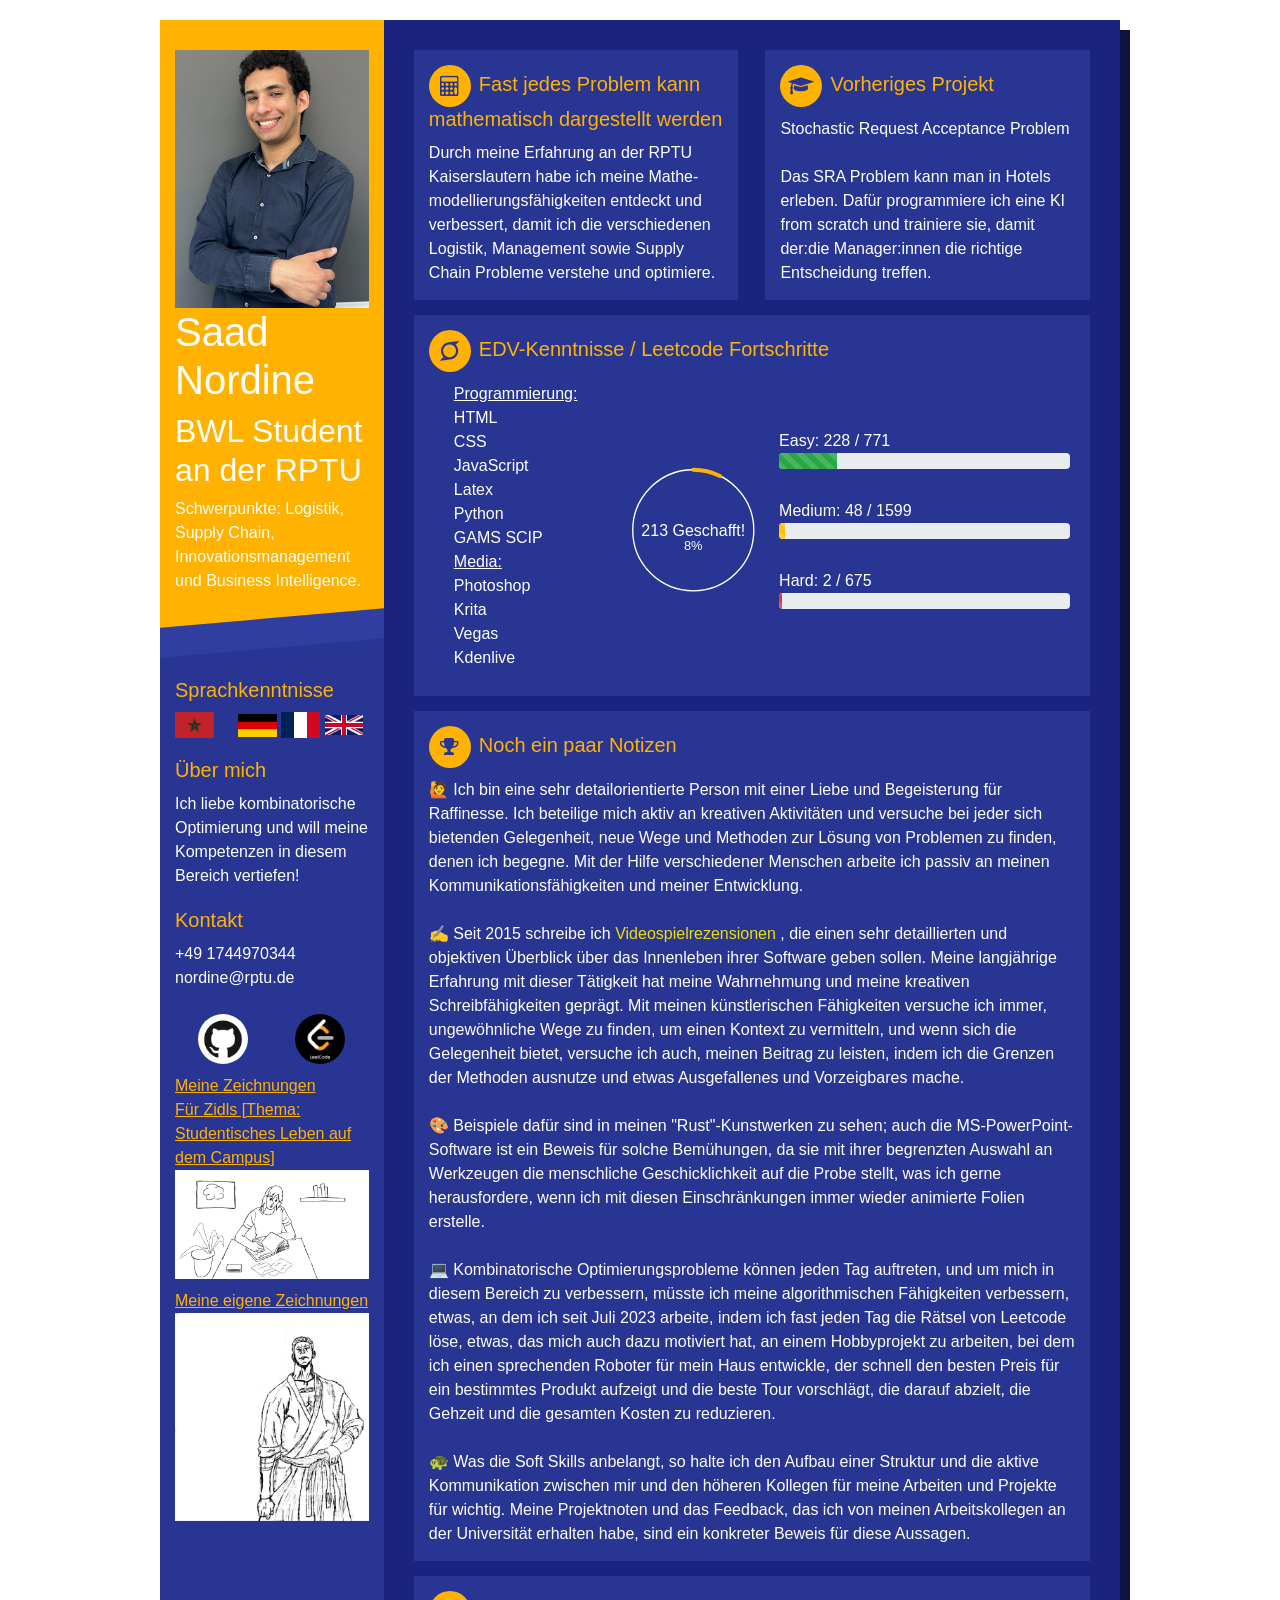
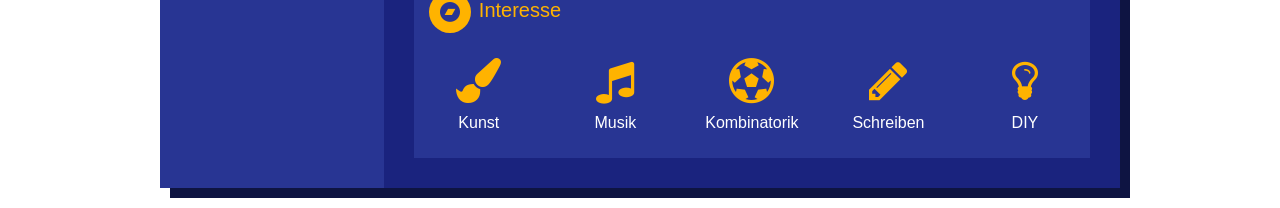
==== commit 18e3dfbd: "Update index.html" ====
--- a/index.html
+++ b/index.html
@@ -202,7 +202,7 @@
                 optimiere.
             </div>
             <div class="edu">
-                <h3><i class="fa fa-graduation-cap"></i>Derzeitiges Projekt</h3>
+                <h3><i class="fa fa-graduation-cap"></i>Vorheriges Projekt</h3>
                 Stochastic Request Acceptance Problem
                 <br>
                 <br>Das SRA Problem kann man in Hotels erleben. Dafür programmiere ich eine KI from scratch und
@@ -253,19 +253,19 @@
                         </div>
                     </div>
                     <div style="width: 100%;">
-                        <div class="art"><i class="fas fa-palette"></i><span>Easy: 184 / 743</span></div>
+                        <div class="art"><i class="fas fa-palette"></i><span>Easy: 228 / 771</span></div>
                         <div class="progress" style="margin-bottom: 30px;">
                             <div class="progress-bar progress-bar-animated progress-bar-striped bg-success
                             " role="progressbar" style="width: 20%" aria-valuenow="10" aria-valuemin="0"
                                 aria-valuemax="100"></div>
                         </div>
-                        <div class="art"><i class="fas fa-palette"></i><span>Medium: 27 / 1542</span></div>
+                        <div class="art"><i class="fas fa-palette"></i><span>Medium: 48 / 1599</span></div>
                         <div class="progress" style="margin-bottom: 30px;">
                             <div class="progress-bar progress-bar-animated progress-bar-striped bg-warning"
                                 role="progressbar" style="width: 2%" aria-valuenow="10" aria-valuemin="0"
                                 aria-valuemax="100"></div>
                         </div>
-                        <div class="art "><i class="fas fa-palette"></i><span>Hard: 2 / 641</span></div>
+                        <div class="art "><i class="fas fa-palette"></i><span>Hard: 2 / 675</span></div>
                         <div class="progress " style="margin-bottom: 30px;">
                             <div class="progress-bar progress-bar-animated progress-bar-striped bg-danger"
                                 role="progressbar" style="width: 1%" aria-valuenow="10" aria-valuemin="0"
@@ -335,4 +335,4 @@
 
 </body>
 
-</html>+</html>
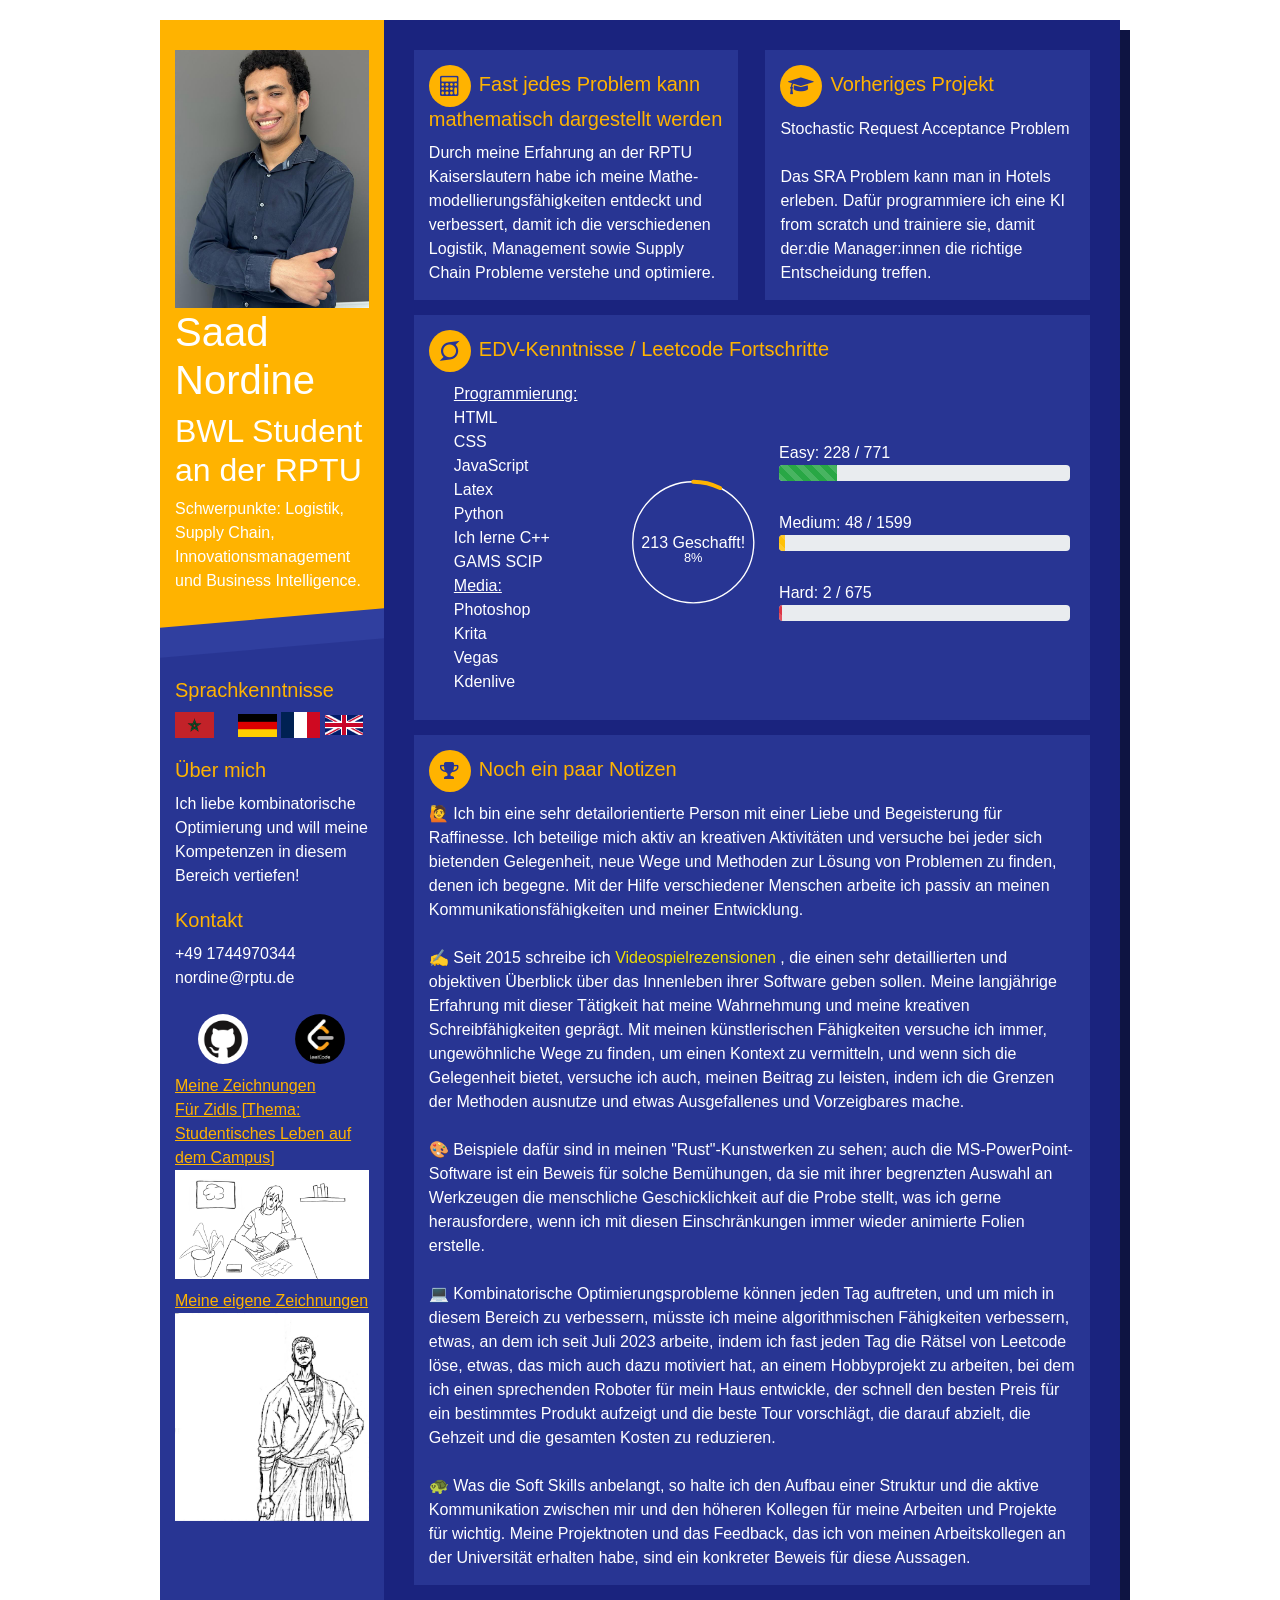
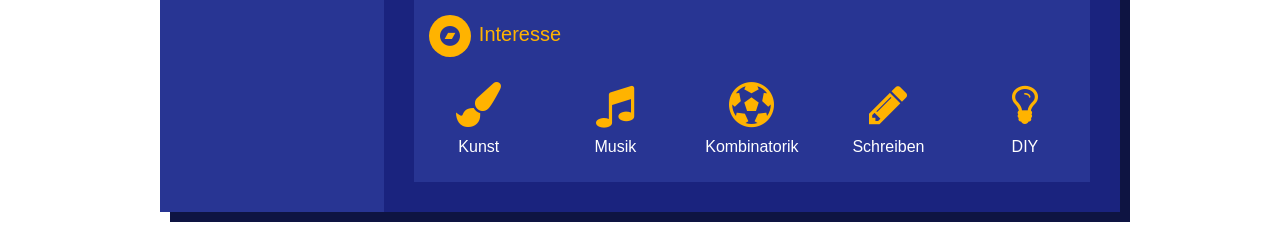
==== commit a423265b: "Update index.html" ====
--- a/index.html
+++ b/index.html
@@ -225,6 +225,8 @@
                             <li><span>Latex</span>
                             </li>
                             <li><span>Python</span>
+                            </li>
+                            <li><span>Ich lerne C++</span>
                             </li>
                             <li><span>GAMS SCIP</span>
                             </li>
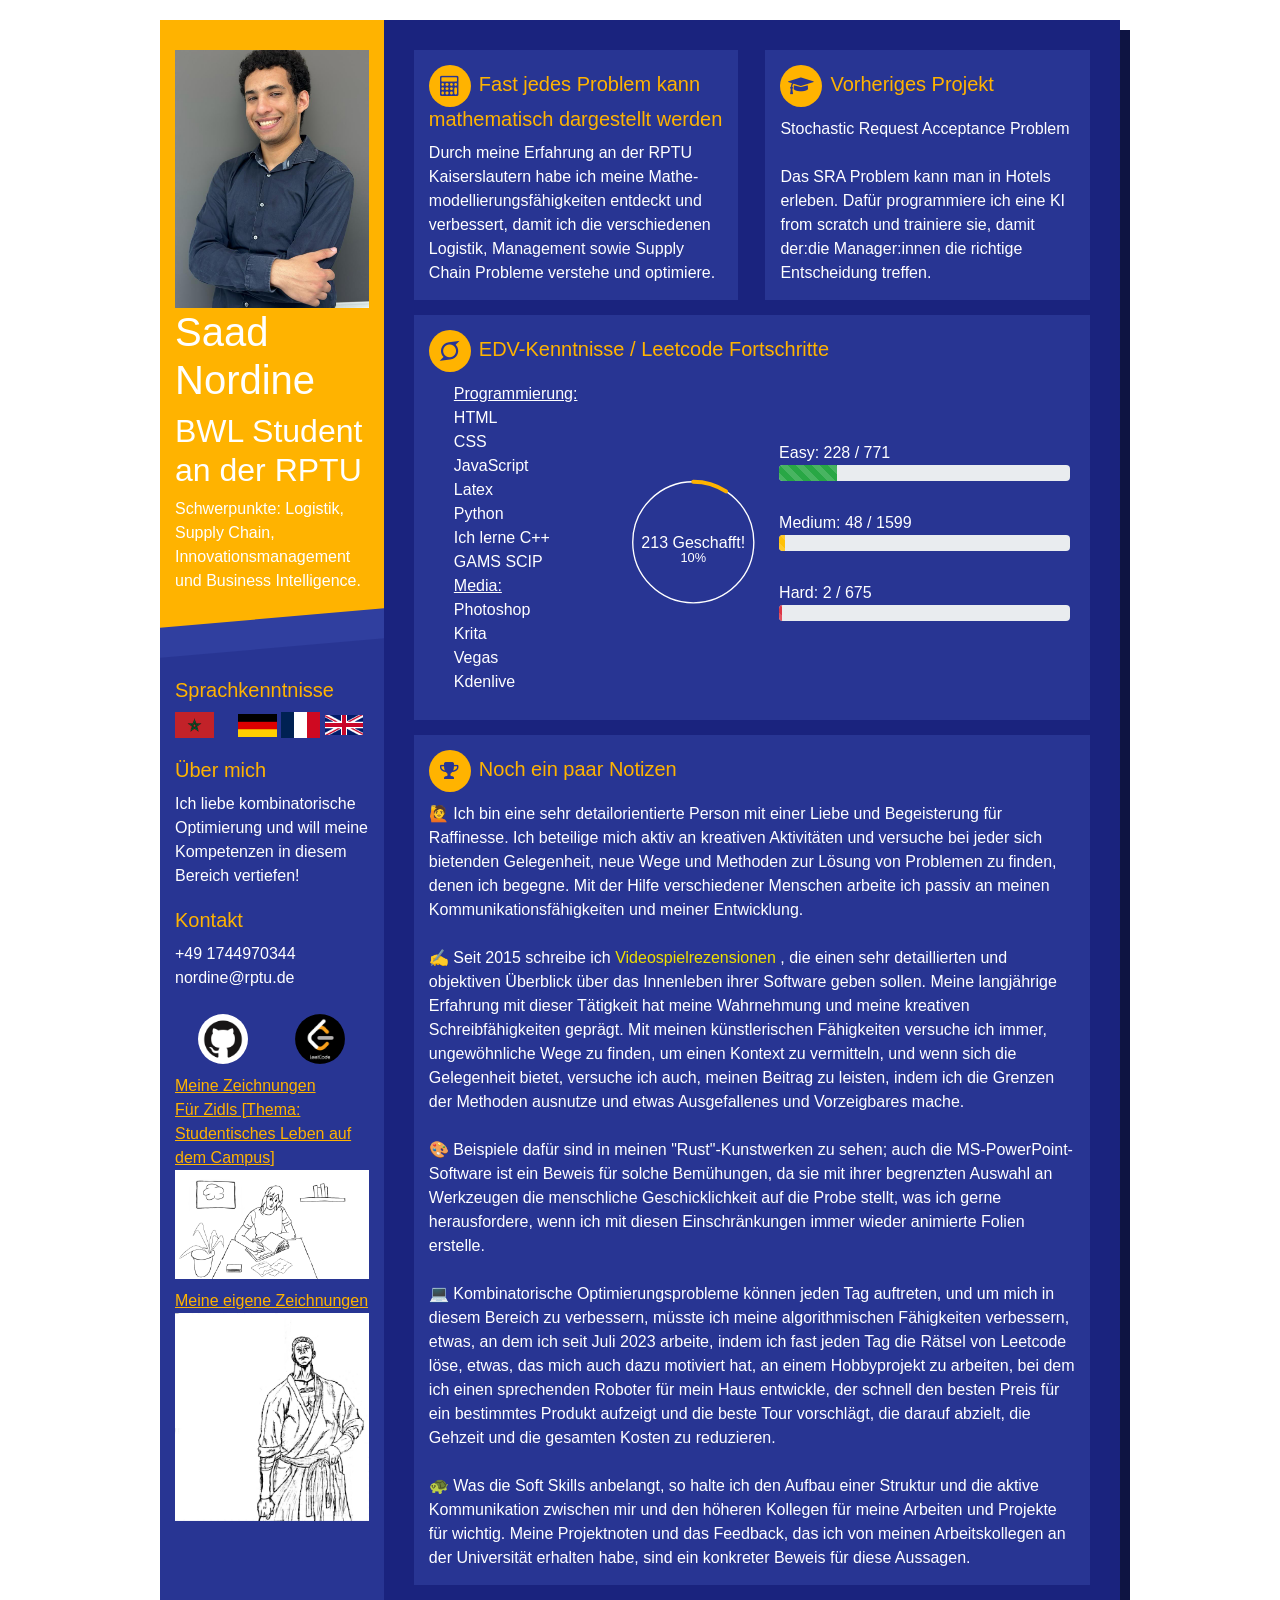
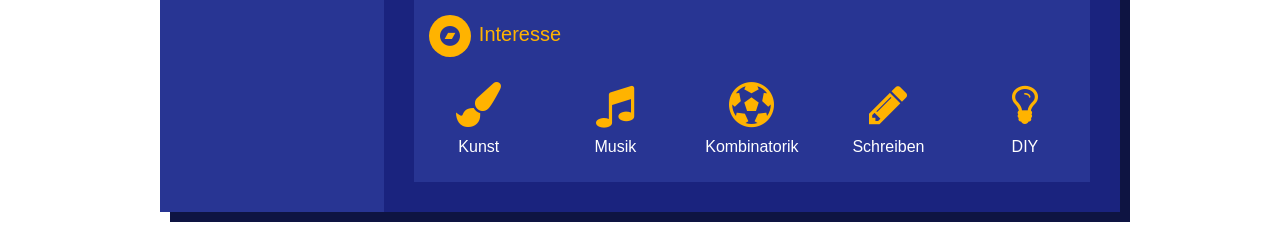
==== commit 990d0cb2: "Update index.html" ====
--- a/index.html
+++ b/index.html
@@ -245,7 +245,7 @@
                     <div class="skills-soft">
                         <div style="width: 100%">
                             <ul>
-                                <li data-percent="7.3">
+                                <li data-percent="9.1">
                                     <svg viewbox="0 0 100 100">
                                         <circle cx="50" cy="50" r="45"></circle>
                                         <circle class="cbar" cx="50" cy="50" r="45"></circle>
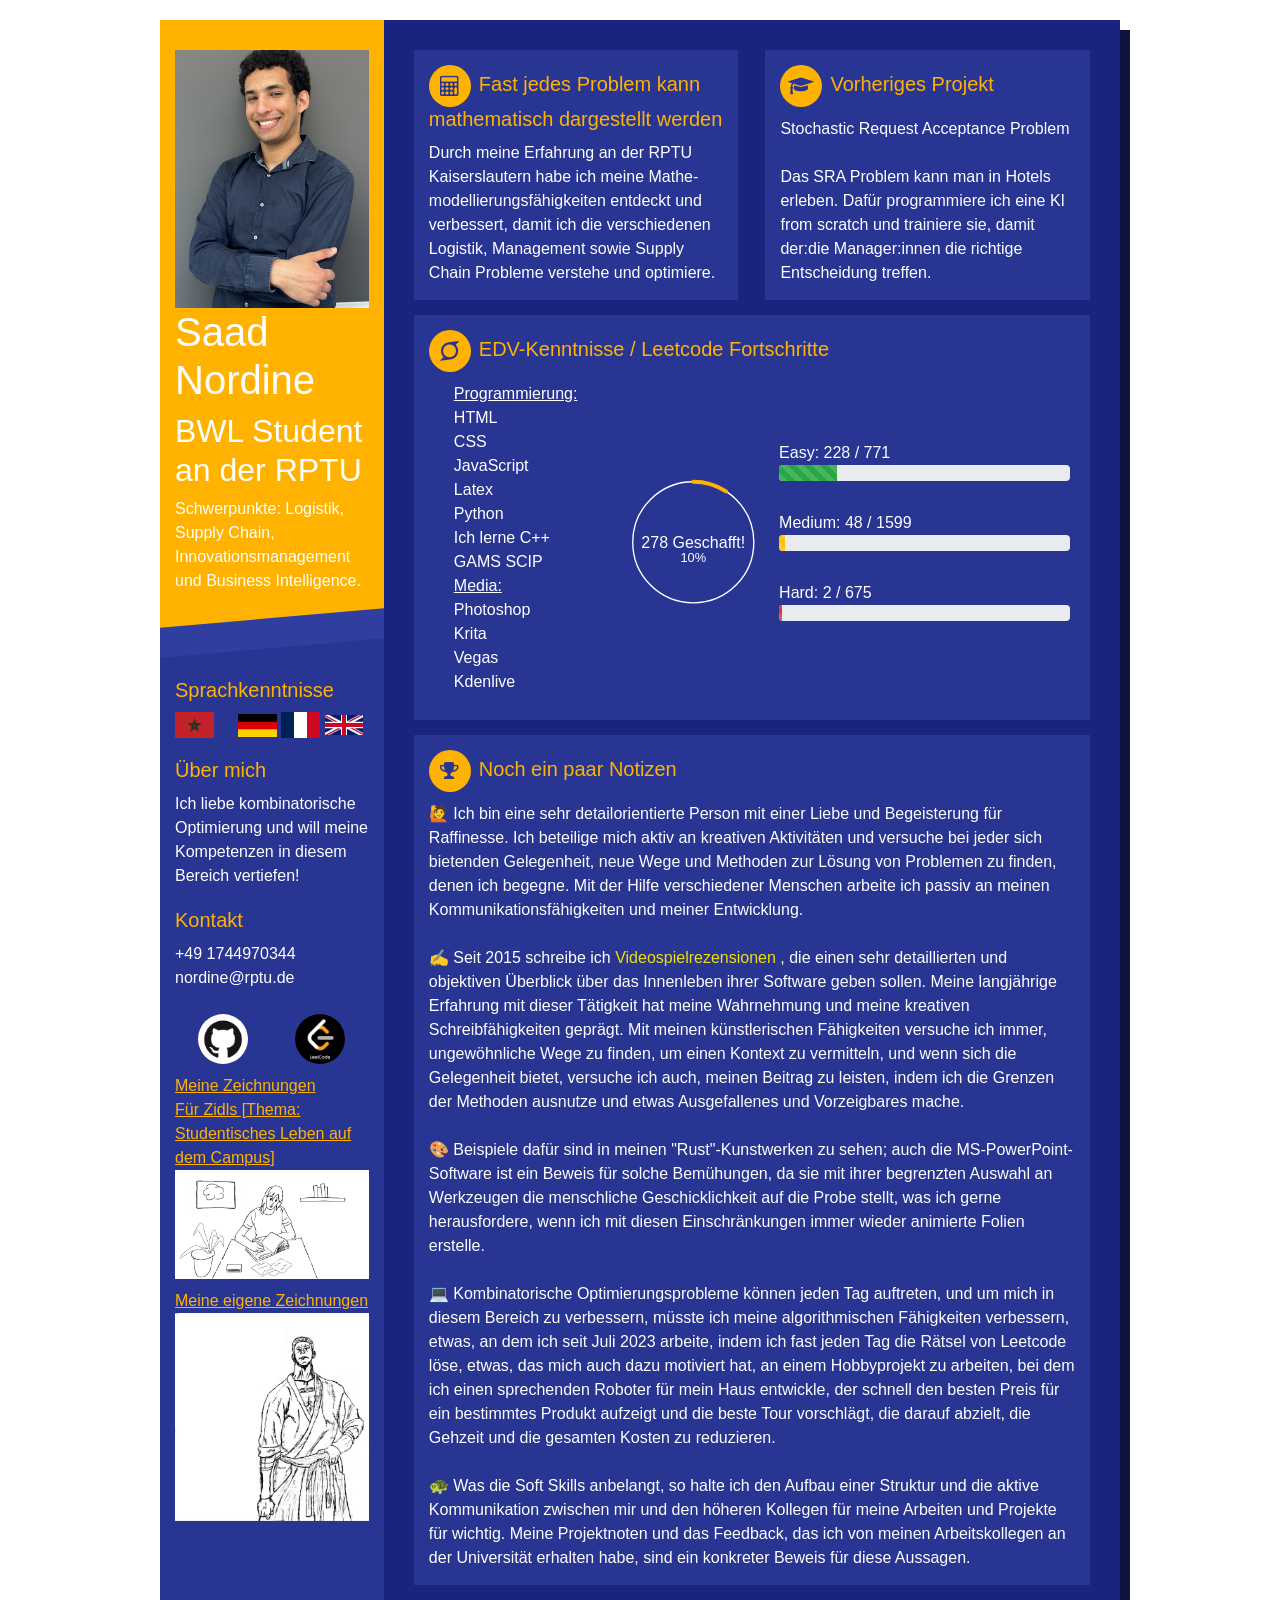
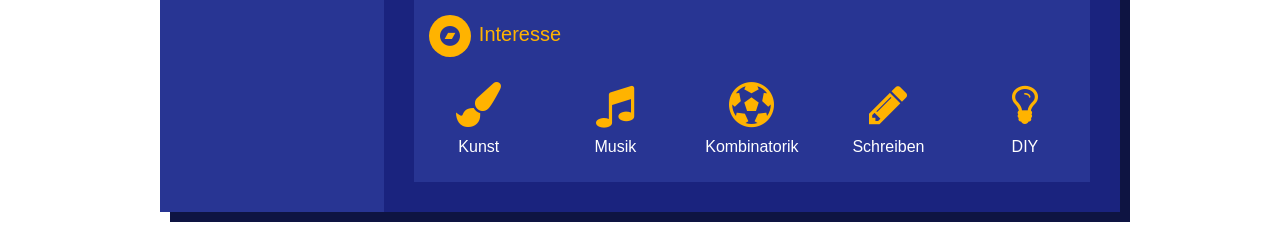
==== commit 979a800d: "Update index.html" ====
--- a/index.html
+++ b/index.html
@@ -249,7 +249,7 @@
                                     <svg viewbox="0 0 100 100">
                                         <circle cx="50" cy="50" r="45"></circle>
                                         <circle class="cbar" cx="50" cy="50" r="45"></circle>
-                                    </svg><span>213 Geschafft!</span><small></small>
+                                    </svg><span>278 Geschafft!</span><small></small>
                                 </li>
                             </ul>
                         </div>
